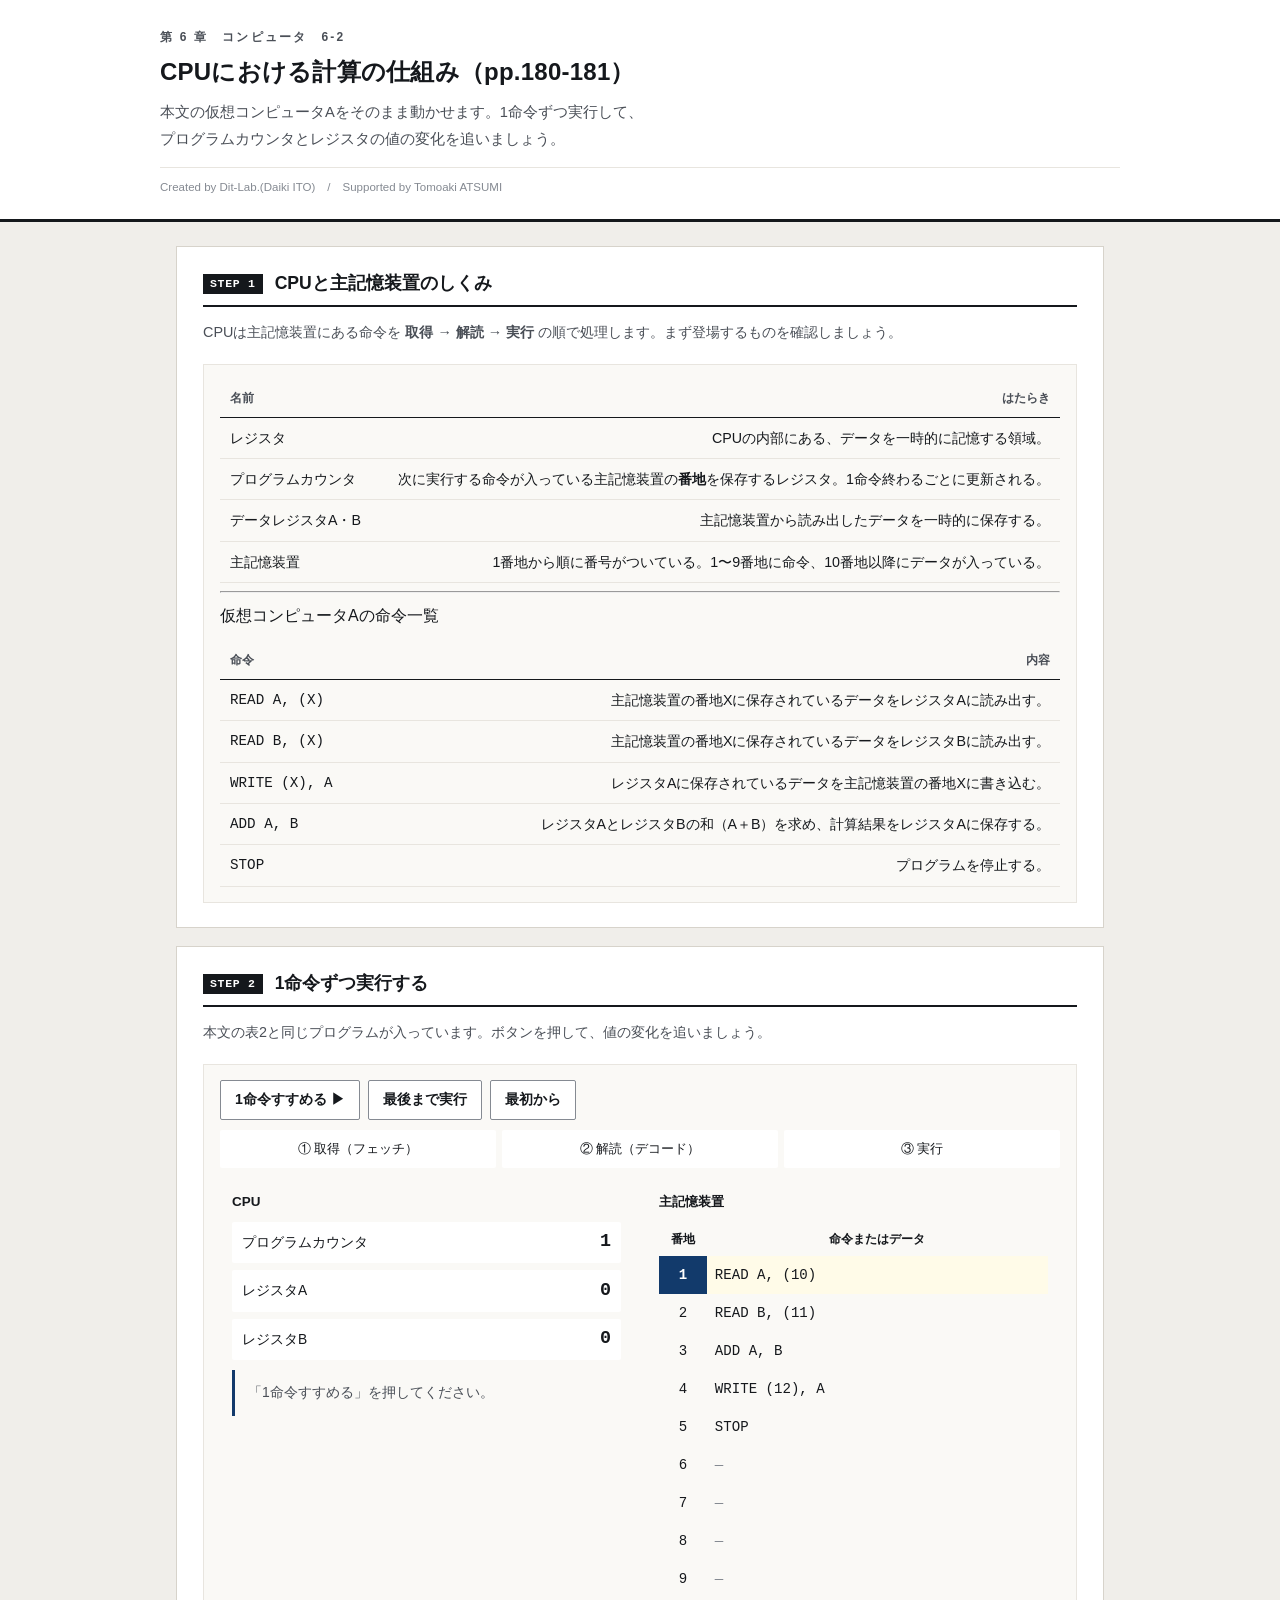
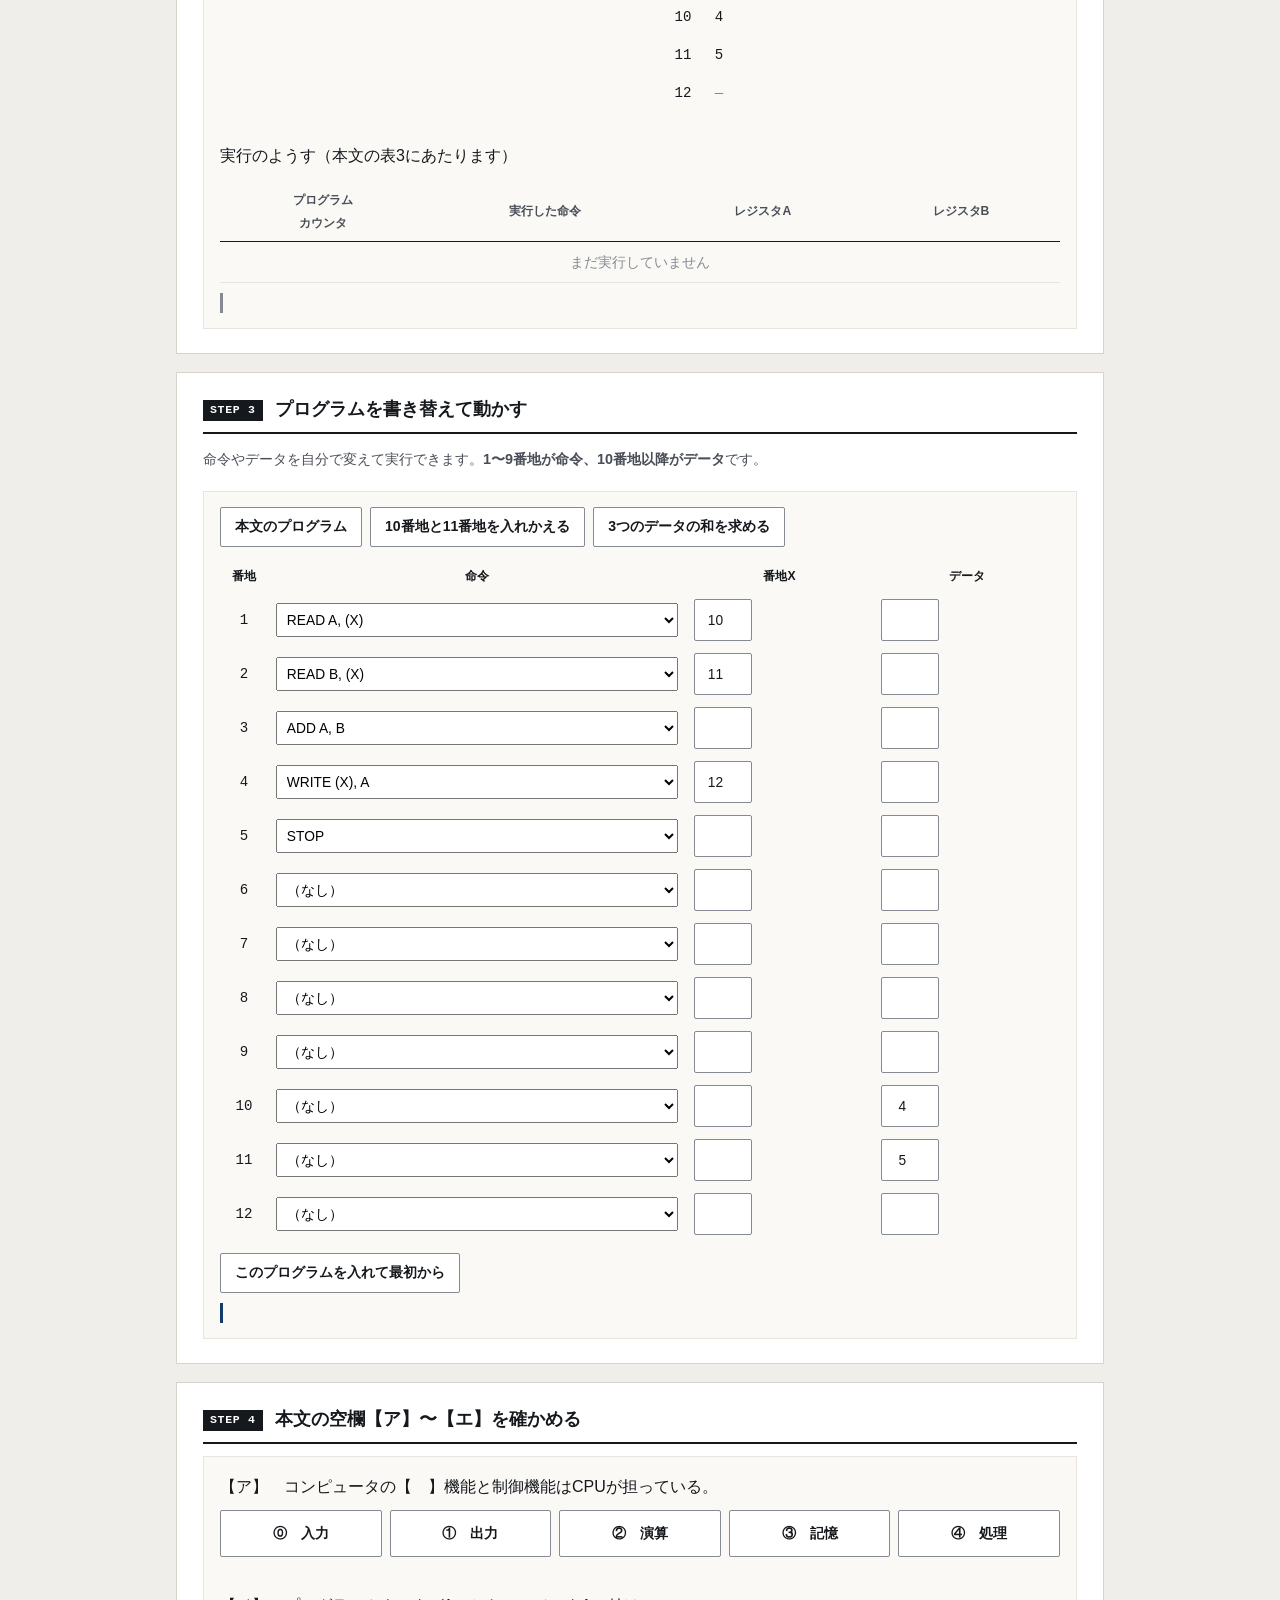
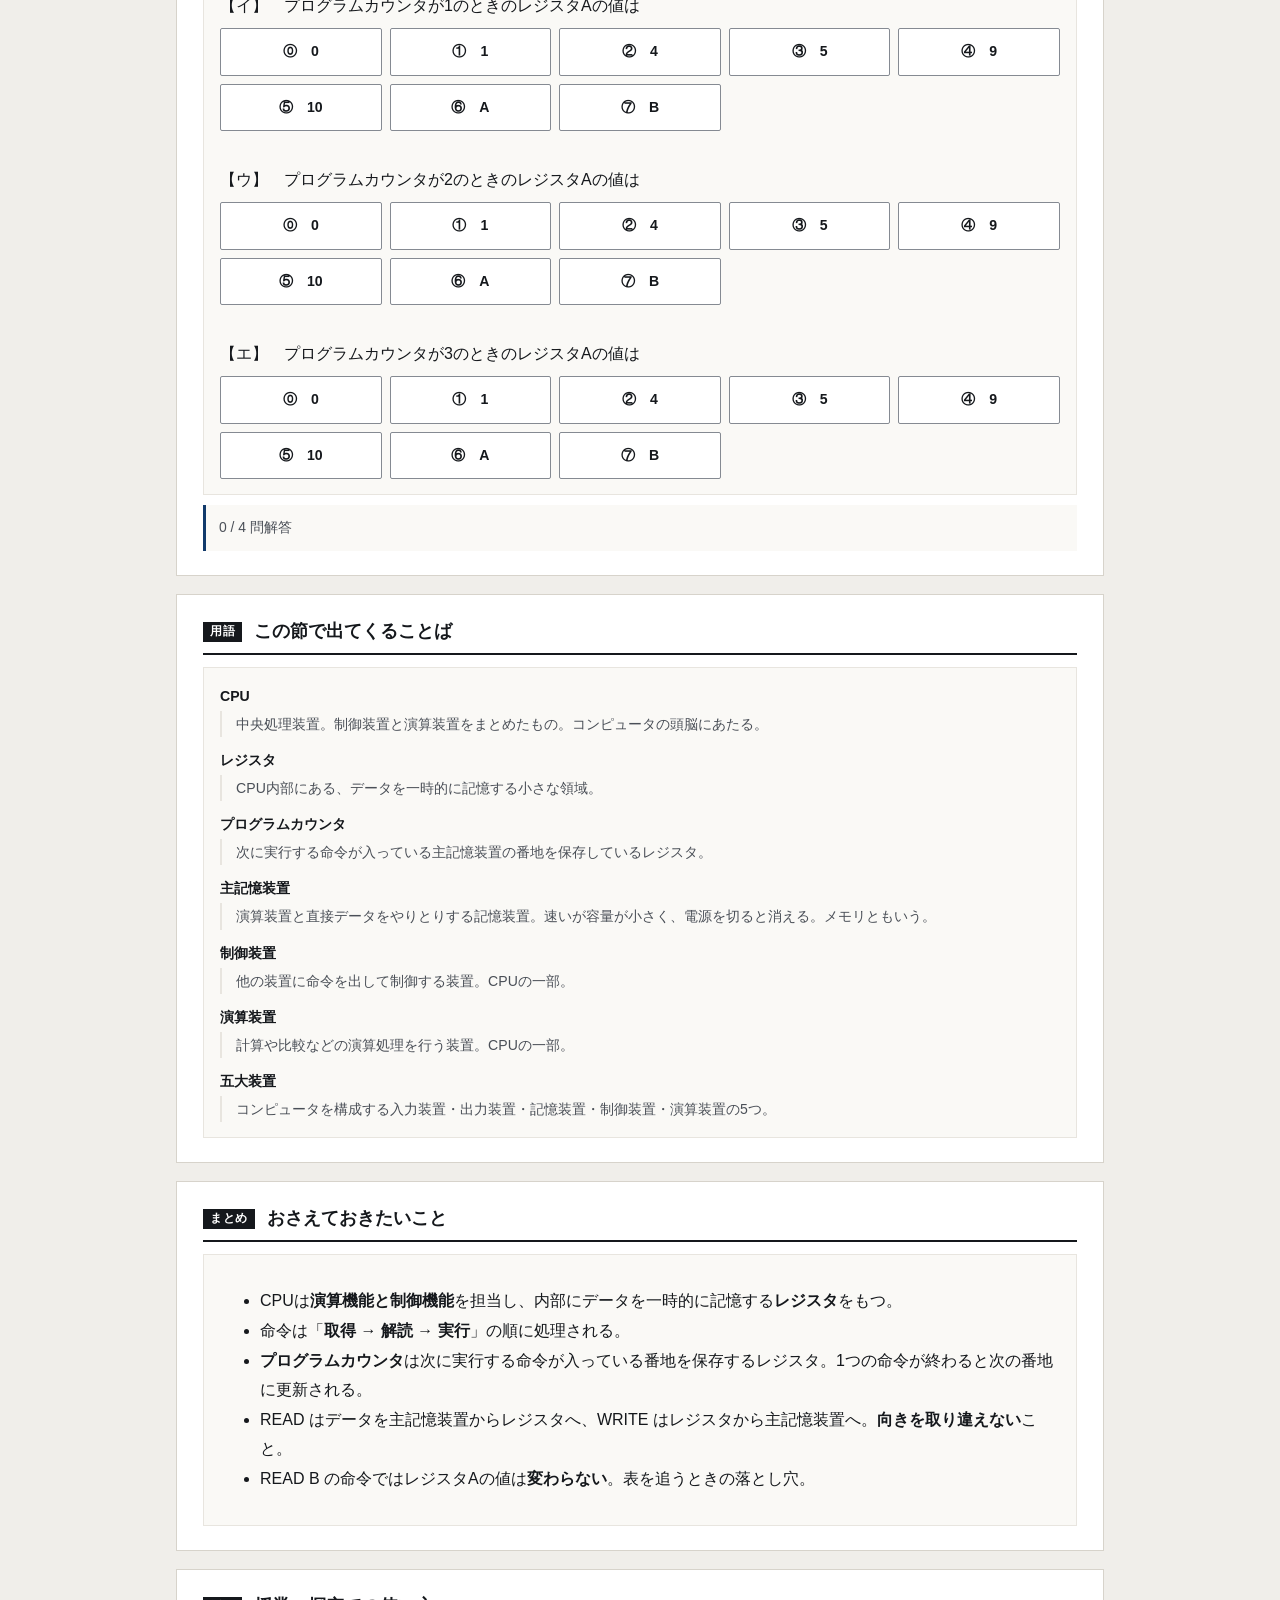
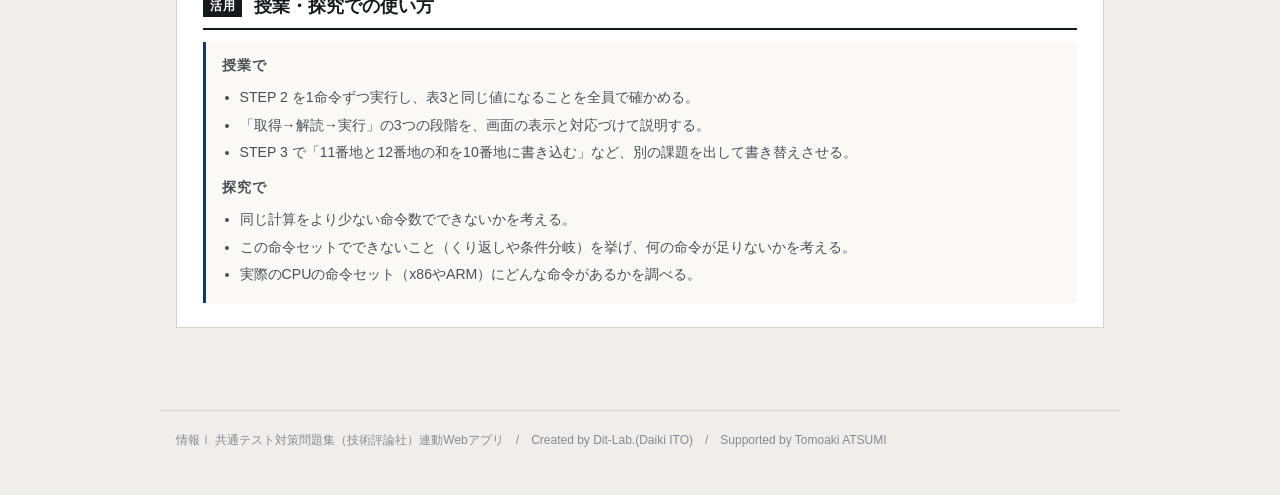
==== index.html @ 656ba24e "feat: Streamlit版を静的Webアプリ化。仮想コンピュータAの1命令ずつ実行・表3の再現・プログラム編集に対応" ====
<!DOCTYPE html>
<html lang="ja">
<head>
<meta charset="UTF-8">
<meta name="viewport" content="width=device-width, initial-scale=1.0">
<title>CPUにおける計算の仕組み｜情報Ⅰ共通テスト対策問題集</title>
<meta name="description" content="本文の仮想コンピュータAをそのまま動かせます。1命令ずつ実行して、プログラムカウンタとレジスタの値の変化を追いましょう。">
<link rel="icon" href="data:image/svg+xml,%3Csvg xmlns=%22http://www.w3.org/2000/svg%22 viewBox=%220 0 32 32%22%3E%3Crect width=%2232%22 height=%2232%22 fill=%22%2315181c%22/%3E%3Ctext x=%2216%22 y=%2222%22 font-size=%2218%22 font-family=%22monospace%22 fill=%22%23fff%22 text-anchor=%22middle%22%3E01%3C/text%3E%3C/svg%3E">
<link rel="stylesheet" href="css/style.css">
<link rel="stylesheet" href="css/app.css">
</head>
<body>

<header class="app-header">
  <div class="inner">
    <span class="eyebrow">第 6 章　コンピュータ　6-2</span>
    <h1>CPUにおける計算の仕組み（pp.180-181）</h1>
    <p class="lead">本文の仮想コンピュータAをそのまま動かせます。1命令ずつ実行して、プログラムカウンタとレジスタの値の変化を追いましょう。</p>
    <p class="credit">Created by Dit-Lab.(Daiki ITO)　/　Supported by Tomoaki ATSUMI</p>
  </div>
</header>

<main class="wrap">
  <section class="step" id="step1">
    <h2><span class="no">STEP 1</span>CPUと主記憶装置のしくみ</h2>
    <p class="desc">CPUは主記憶装置にある命令を <strong>取得 → 解読 → 実行</strong> の順で処理します。まず登場するものを確認しましょう。</p>
    <div class="panel">
      <div class="tbl-scroll"><table class="tbl" id="partsTable"></table></div>
      <hr class="sep">
      <p class="qhead">仮想コンピュータAの命令一覧</p>
      <div class="tbl-scroll"><table class="tbl" id="isaTable"></table></div>
    </div>
  </section>

  <section class="step" id="step2">
    <h2><span class="no">STEP 2</span>1命令ずつ実行する</h2>
    <p class="desc">本文の表2と同じプログラムが入っています。ボタンを押して、値の変化を追いましょう。</p>
    <div class="panel">
      <div class="btn-row">
        <button class="btn" id="runStep">1命令すすめる ▶</button>
        <button class="btn" id="runAll">最後まで実行</button>
        <button class="btn" id="runReset">最初から</button>
      </div>
      <div class="phase" id="phaseBox">
        <div class="p" data-p="0">① 取得（フェッチ）</div>
        <div class="p" data-p="1">② 解読（デコード）</div>
        <div class="p" data-p="2">③ 実行</div>
      </div>
      <div class="machine" style="margin-top:12px">
        <div class="regbox">
          <h4>CPU</h4>
          <div class="reg" id="regPC"><span class="nm">プログラムカウンタ</span><span class="v">1</span></div>
          <div class="reg" id="regA"><span class="nm">レジスタA</span><span class="v">0</span></div>
          <div class="reg" id="regB"><span class="nm">レジスタB</span><span class="v">0</span></div>
          <div class="note info" id="curInst" style="margin-top:10px">「1命令すすめる」を押してください。</div>
        </div>
        <div class="regbox">
          <h4>主記憶装置</h4>
          <div class="tbl-scroll"><table class="mem" id="memTable"></table></div>
        </div>
      </div>
      <p class="qhead" style="margin-top:16px">実行のようす（本文の表3にあたります）</p>
      <div class="tbl-scroll"><table class="tbl trace" id="traceTable"></table></div>
      <div class="note" id="runNote" style="margin-top:10px"></div>
    </div>
  </section>

  <section class="step" id="step3">
    <h2><span class="no">STEP 3</span>プログラムを書き替えて動かす</h2>
    <p class="desc">命令やデータを自分で変えて実行できます。<strong>1〜9番地が命令、10番地以降がデータ</strong>です。</p>
    <div class="panel">
      <div class="btn-row" style="flex-wrap:wrap">
        <button class="btn" id="preBook">本文のプログラム</button>
        <button class="btn" id="preSwap">10番地と11番地を入れかえる</button>
        <button class="btn" id="preSum3">3つのデータの和を求める</button>
      </div>
      <div class="tbl-scroll" style="margin-top:12px"><table class="mem progedit" id="editTable"></table></div>
      <div class="btn-row" style="margin-top:12px">
        <button class="btn" id="applyProg">このプログラムを入れて最初から</button>
      </div>
      <div class="note info" id="editNote" style="margin-top:10px"></div>
    </div>
  </section>

  <section class="step" id="step4">
    <h2><span class="no">STEP 4</span>本文の空欄【ア】〜【エ】を確かめる</h2>
    <div class="panel" id="blankBox"></div>
    <div class="note" id="blankNote" style="margin-top:10px"></div>
  </section>

  <section class="step" id="glossary">
    <h2><span class="no">用語</span>この節で出てくることば</h2>
    <div class="panel"><div id="glossBox"></div></div>
  </section>

  <section class="step" id="wrap">
    <h2><span class="no">まとめ</span>おさえておきたいこと</h2>
    <div class="panel">
      <ul class="bullets">
        <li>CPUは<strong>演算機能と制御機能</strong>を担当し、内部にデータを一時的に記憶する<strong>レジスタ</strong>をもつ。</li>
        <li>命令は「<strong>取得 → 解読 → 実行</strong>」の順に処理される。</li>
        <li><strong>プログラムカウンタ</strong>は次に実行する命令が入っている番地を保存するレジスタ。1つの命令が終わると次の番地に更新される。</li>
        <li>READ はデータを主記憶装置からレジスタへ、WRITE はレジスタから主記憶装置へ。<strong>向きを取り違えない</strong>こと。</li>
        <li>READ B の命令ではレジスタAの値は<strong>変わらない</strong>。表を追うときの落とし穴。</li>
      </ul>
    </div>
  </section>

  <section class="step">
    <h2><span class="no">活用</span>授業・探究での使い方</h2>
    <div class="use-note">
      <h3>授業で</h3>
      <ul>
        <li>STEP 2 を1命令ずつ実行し、表3と同じ値になることを全員で確かめる。</li>
        <li>「取得→解読→実行」の3つの段階を、画面の表示と対応づけて説明する。</li>
        <li>STEP 3 で「11番地と12番地の和を10番地に書き込む」など、別の課題を出して書き替えさせる。</li>
      </ul>
      <h3 style="margin-top:12px">探究で</h3>
      <ul>
        <li>同じ計算をより少ない命令数でできないかを考える。</li>
        <li>この命令セットでできないこと（くり返しや条件分岐）を挙げ、何の命令が足りないかを考える。</li>
        <li>実際のCPUの命令セット（x86やARM）にどんな命令があるかを調べる。</li>
      </ul>
    </div>
  </section>

</main>

<footer class="app-footer">
  情報Ⅰ 共通テスト対策問題集（技術評論社）連動Webアプリ　/　Created by Dit-Lab.(Daiki ITO)　/　Supported by Tomoaki ATSUMI
</footer>

<script src="js/tools.js"></script>
<script src="js/chart.js"></script>
<script src="js/terms.js"></script>
<script src="js/app.js"></script>
</body>
</html>
---- css/style.css ----
/* =========================================================
   情報Ⅰ 共通テスト対策問題集 — Web アプリ共通スタイル
   紙面（参考書）に寄せた設計。装飾色は使わず、色は意味を持つときだけ。
   ========================================================= */

:root{
  --paper:#ffffff;
  --paper-2:#faf9f6;      /* うすい紙 */
  --bg:#f0eeea;           /* 台紙 */
  --ink:#15181c;
  --ink-2:#4a4f57;
  --ink-3:#858a92;
  --rule:#d7d3cb;         /* 罫線 */
  --rule-2:#e8e5df;
  --accent:#123a6b;       /* 濃紺。主要操作と現在地だけに使う */
  --accent-w:#e9eef6;
  --zero:#c0392b;         /* 左＝0 */
  --one:#1d4ed8;          /* 右＝1 */
  --ok:#1f7a3d;   --ok-bg:#eef6f0;
  --ng:#b3261e;   --ng-bg:#fbefee;
  --warn:#8a5a00; --warn-bg:#fbf5e8;
  --font:"Hiragino Kaku Gothic ProN","Hiragino Sans","Yu Gothic Medium","Yu Gothic",
         "Noto Sans JP",Meiryo,-apple-system,BlinkMacSystemFont,sans-serif;
  --mono:"SFMono-Regular",Menlo,Consolas,"Courier New",monospace;
}

*{box-sizing:border-box}
[hidden]{display:none !important}
html{-webkit-text-size-adjust:100%}
body{
  margin:0; background:var(--bg); color:var(--ink);
  font-family:var(--font); font-size:16px; line-height:1.85;
  font-feature-settings:"palt" 1;
}
h1,h2,h3,h4{line-height:1.45; margin:0; font-weight:700}
p{margin:0 0 .75em} p:last-child{margin-bottom:0}
a{color:var(--accent)}

/* ---------- 標題 ---------- */
.app-header{background:var(--paper); border-bottom:3px solid var(--ink); padding:26px 20px 20px}
.app-header .inner{max-width:960px; margin:0 auto}
.app-header .eyebrow{
  font-size:.75rem; font-weight:700; color:var(--ink-2); letter-spacing:.18em;
  display:block; margin-bottom:7px;
}
.app-header h1{font-size:1.5rem; letter-spacing:.01em}
.app-header .lead{font-size:.92rem; color:var(--ink-2); margin-top:9px; max-width:60ch}
.app-header .credit{
  font-size:.72rem; color:var(--ink-3); margin-top:14px;
  padding-top:9px; border-top:1px solid var(--rule-2);
}

/* ---------- 版面 ---------- */
.wrap{max-width:960px; margin:0 auto; padding:24px 16px 64px}
.step{background:var(--paper); border:1px solid var(--rule); padding:24px 26px; margin-bottom:18px}
.step > h2{
  display:flex; align-items:baseline; gap:12px; font-size:1.1rem;
  padding-bottom:9px; border-bottom:2px solid var(--ink); margin-bottom:12px;
}
.step > h2 .no{
  flex:none; font-family:var(--mono); font-size:.72rem; font-weight:700;
  background:var(--ink); color:var(--paper); padding:2px 7px; letter-spacing:.06em;
  position:relative; top:-2px;
}
.step > .desc{color:var(--ink-2); font-size:.9rem; margin-bottom:18px}
.step[hidden]{display:none}

.grid{display:grid; gap:20px}
.grid > *{min-width:0}          /* 子の中身で列が広がるのを防ぐ */
@media(min-width:800px){ .grid.c2{grid-template-columns:1fr 1fr} }

.panel{border:1px solid var(--rule-2); background:var(--paper-2); padding:15px 16px; min-width:0}
.panel > h3{
  font-size:.8rem; font-weight:700; color:var(--ink-2); letter-spacing:.08em;
  margin-bottom:12px; padding-bottom:6px; border-bottom:1px solid var(--rule);
}

/* ---------- 部品 ---------- */
.btn{
  appearance:none; border:1px solid var(--ink-3); background:var(--paper); color:var(--ink);
  font-family:inherit; font-size:.88rem; font-weight:700; padding:8px 14px;
  border-radius:2px; cursor:pointer; min-height:40px; line-height:1.4;
  transition:background .12s, border-color .12s, color .12s;
}
.btn:hover:not(:disabled){background:var(--accent-w); border-color:var(--accent); color:var(--accent)}
.btn:disabled{opacity:.35; cursor:not-allowed}
.btn.primary{background:var(--accent); color:var(--paper); border-color:var(--accent)}
.btn.primary:hover:not(:disabled){background:#0d2c53; color:var(--paper)}
.btn.ghost{border-color:var(--rule); color:var(--ink-2)}
.btn.sm{font-size:.8rem; padding:5px 10px; min-height:34px}
.btn-row{display:flex; flex-wrap:wrap; gap:8px; align-items:center}

/* タブ（見出し下線式） */
.seg{display:flex; gap:0; border-bottom:1px solid var(--rule)}
.seg button{
  appearance:none; border:0; background:transparent; font-family:inherit; font-size:.88rem;
  font-weight:700; color:var(--ink-3); padding:9px 4px; margin-right:26px; cursor:pointer;
  border-bottom:3px solid transparent; margin-bottom:-1px; min-height:40px;
}
.seg button:hover{color:var(--ink-2)}
.seg button[aria-pressed="true"]{color:var(--ink); border-bottom-color:var(--accent)}

label.fld{display:block; font-size:.78rem; font-weight:700; color:var(--ink-2); margin-bottom:5px; letter-spacing:.04em}
input[type=text], textarea, input[type=number]{
  width:100%; font-family:inherit; font-size:1rem; color:var(--ink);
  border:1px solid var(--ink-3); border-radius:2px; padding:9px 11px;
  background:var(--paper); min-height:42px;
}
input:focus, textarea:focus{outline:2px solid var(--accent); outline-offset:-1px; border-color:var(--accent)}
.btn:focus-visible, .seg button:focus-visible, .node-card:focus-visible{outline:2px solid var(--accent); outline-offset:2px}
textarea{resize:vertical; line-height:1.7}
.mono{font-family:var(--mono)}

table.tbl{width:100%; border-collapse:collapse; font-size:.89rem}
table.tbl th, table.tbl td{border-bottom:1px solid var(--rule-2); padding:7px 10px; text-align:right}
table.tbl th:first-child, table.tbl td:first-child{text-align:left}
table.tbl thead th{border-bottom:1.5px solid var(--ink); font-size:.76rem; color:var(--ink-2); font-weight:700; white-space:nowrap}
.tbl-scroll{overflow-x:auto; -webkit-overflow-scrolling:touch; max-width:100%}

.note{padding:10px 13px; font-size:.87rem; border-left:3px solid var(--ink-3); background:var(--paper-2)}
.note.ok{background:var(--ok-bg); border-left-color:var(--ok); color:#123f22}
.note.ng{background:var(--ng-bg); border-left-color:var(--ng); color:#6d1a15}
.note.info{background:var(--paper-2); border-left-color:var(--accent); color:var(--ink-2)}
.note.warn{background:var(--warn-bg); border-left-color:var(--warn); color:#5c3d00}
.note[hidden]{display:none}

.badge{
  display:inline-block; font-size:.72rem; font-weight:700; padding:1px 7px;
  border:1px solid var(--rule); color:var(--ink-2); background:var(--paper); letter-spacing:.04em;
}

/* 数値は罫線で仕切るだけ。カードにしない */
.metrics{display:flex; flex-wrap:wrap; gap:0; border-top:1px solid var(--rule)}
.metric{flex:1 1 130px; padding:11px 14px 11px 0; border-right:1px solid var(--rule-2)}
.metric:last-child{border-right:0}
.metric .k{font-size:.74rem; color:var(--ink-3); font-weight:700; letter-spacing:.05em}
.metric .v{font-size:1.6rem; font-weight:700; line-height:1.3; font-family:var(--mono); letter-spacing:-.01em}
.metric .s{font-size:.76rem; color:var(--ink-2)}

.bit0{color:var(--zero); font-weight:700}
.bit1{color:var(--one); font-weight:700}

.app-footer{
  max-width:960px; margin:0 auto; padding:18px 16px 44px; color:var(--ink-3);
  font-size:.75rem; border-top:1px solid var(--rule);
}
.sr-only{position:absolute;width:1px;height:1px;overflow:hidden;clip:rect(0 0 0 0);white-space:nowrap}

@media(max-width:640px){
  body{font-size:15px}
  .app-header{padding:20px 16px 16px}
  .app-header h1{font-size:1.16rem}
  .wrap{padding:16px 12px 52px}
  .step{padding:18px 15px}
  .seg button{margin-right:18px; font-size:.84rem}
  .metric{flex-basis:50%; border-right:0}
}
@media (prefers-reduced-motion:reduce){ *{animation:none!important; transition:none!important} }

/* ---------- 自分のデータ・共有・印刷 ---------- */
.toolbar{display:flex; flex-wrap:wrap; gap:8px; align-items:center; margin-top:12px;
  padding-top:12px; border-top:1px solid var(--rule-2)}
.toolbar .hint{font-size:.78rem; color:var(--ink-3)}
.paste-area{width:100%; min-height:110px; font-family:var(--mono); font-size:.86rem}
.use-note{background:var(--paper-2); border-left:3px solid var(--accent); padding:14px 16px; font-size:.88rem}
.use-note h3{font-size:.86rem; letter-spacing:.06em; margin-bottom:8px; color:var(--ink-2)}
.use-note ol, .use-note ul{margin:0; padding-left:1.25em; line-height:1.95; color:var(--ink-2)}

@media print{
  body{background:#fff}
  .app-header{border-bottom:2px solid #000}
  .step{border:1px solid #bbb; break-inside:avoid; page-break-inside:avoid; margin-bottom:12px}
  .btn, .seg, .toolbar, input[type=range]{display:none !important}
  .note{border-left-width:2px}
  a[href]:after{content:""}
}

/* ---------- 入力グリッド ---------- */
.dg-scroll{overflow:auto; -webkit-overflow-scrolling:touch; border:1px solid var(--rule); background:var(--paper); max-height:420px}
table.dg{border-collapse:collapse; font-family:var(--mono); font-size:.9rem; min-width:100%}
table.dg th, table.dg td{border:1px solid var(--rule-2); padding:0}
table.dg thead th{background:var(--paper-2); position:sticky; top:0; z-index:2}
table.dg .dg-n{background:var(--paper-2); color:var(--ink-3); font-size:.76rem; font-weight:400;
  text-align:center; min-width:34px; padding:0 4px; position:sticky; left:0; z-index:1}
table.dg .dg-corner{background:var(--paper-2); min-width:34px; position:sticky; left:0; z-index:3}
table.dg .dg-act{background:var(--paper-2); width:34px}
.dg-h, .dg-c{width:100%; min-width:96px; border:0; background:transparent; font-family:inherit;
  font-size:.9rem; padding:8px 9px; color:var(--ink); min-height:38px}
.dg-h{font-weight:700; font-family:var(--font); font-size:.82rem; color:var(--ink-2)}
.dg-c.num{text-align:right}
.dg-c:focus, .dg-h:focus{outline:2px solid var(--accent); outline-offset:-2px; background:var(--accent-w)}
.dg-del{border:0; background:transparent; color:var(--ink-3); cursor:pointer; width:32px; height:34px; font-size:1rem}
.dg-del:hover{color:var(--ng)}
.dg-tools{display:flex; flex-wrap:wrap; gap:8px; align-items:center; margin-top:10px}
.dg-hint{font-size:.76rem; color:var(--ink-3)}

/* ---------- ファイル読み込み ---------- */
.filebox{display:flex; flex-wrap:wrap; gap:10px; align-items:center; padding:12px;
  border:1px dashed var(--rule); background:var(--paper-2)}
.filebox input[type=file]{font-size:.85rem; font-family:inherit; max-width:100%}
.filebox .sel{max-width:220px}
.filelabel{display:inline-flex; align-items:center; gap:6px; font-size:.85rem; font-weight:700;
  border:1px solid var(--ink-3); background:var(--paper); padding:8px 14px; border-radius:2px; cursor:pointer; min-height:40px}
.filelabel:hover{border-color:var(--accent); color:var(--accent); background:var(--accent-w)}
.filelabel input{display:none}

/* ---------- 用語解説 ---------- */
.term{position:relative; border-bottom:1.5px dotted var(--accent); cursor:help; color:var(--accent); font-weight:700}
.term .term-pop{display:none; position:absolute; left:0; top:1.7em; z-index:50; width:min(300px,78vw);
  background:var(--paper); border:1px solid var(--ink-3); box-shadow:0 6px 20px rgba(0,0,0,.14);
  padding:10px 12px; font-size:.82rem; font-weight:400; color:var(--ink-2); line-height:1.75;
  border-left:3px solid var(--accent); cursor:auto; text-align:left}
.term .term-pop b{display:block; color:var(--ink); font-size:.86rem; margin-bottom:3px}
.term.open .term-pop{display:block}
dl.gloss{margin:0; font-size:.88rem}
dl.gloss dt{font-weight:700; color:var(--ink); margin-top:10px}
dl.gloss dt:first-child{margin-top:0}
dl.gloss dd{margin:2px 0 0; color:var(--ink-2); line-height:1.85; padding-left:1em; border-left:2px solid var(--rule-2)}
@media print{ .term{border-bottom:0; color:inherit} .term .term-pop{display:none !important} }

/* ---------- スマホ・タブレット ---------- */
@media (max-width:1024px){
  /* iOS で入力時に画面が勝手に拡大するのを防ぐ（16px 未満だとズームする） */
  input[type=text], input[type=number], textarea, select, .dg-c, .dg-h{ font-size:16px }
  .dg-c, .dg-h{ min-width:110px }
}
@media (max-width:820px){
  .grid.c2{grid-template-columns:1fr}
  .dg-scroll{max-height:340px}
  .filebox{flex-direction:column; align-items:stretch}
  .filebox .sel{max-width:100%}
  .term .term-pop{left:auto; right:0; width:min(280px,86vw)}
}
@media (max-width:480px){
  .step > h2{font-size:1rem; flex-wrap:wrap}
  .metrics{gap:0}
  .metric{flex-basis:50%; padding-right:10px}
  .metric .v{font-size:1.3rem}
  .btn{padding:8px 12px}
  .dg-tools{gap:6px}
  .dg-hint{width:100%}
}
/* タッチ操作でのスクロールを滑らかに */
.tbl-scroll, .dg-scroll, .tree-box{ -webkit-overflow-scrolling:touch; overscroll-behavior-x:contain }

/* 幅指定つきの入力欄がスマートフォンではみ出さないようにする */
input[type=text], input[type=number], input[type=search], textarea, select{ max-width:100% }
.btn-row > label{ min-width:0; max-width:100% }
.btn-row > label input, .btn-row > label select{ max-width:100% }
---- css/app.css ----
.qhead{display:flex; justify-content:space-between; align-items:center; margin-bottom:12px}
.card-q{border:1px solid var(--rule); background:var(--paper); padding:18px; margin-bottom:14px}
.q-scene{font-size:1rem; font-weight:700; line-height:1.9}
.choice4{display:grid; gap:8px; grid-template-columns:repeat(auto-fit,minmax(160px,1fr))}
.choice4 .btn{text-align:left; line-height:1.65; padding:11px 13px}
.choice4 .btn.correct{background:var(--ok-bg); border-color:var(--ok); color:var(--ok)}
.choice4 .btn.wrong{background:var(--ng-bg); border-color:var(--ng); color:var(--ng)}
.choice4.locked{pointer-events:none}
.sel{width:100%; font-family:inherit; font-size:.95rem; padding:9px 11px; min-height:42px;
  border:1px solid var(--ink-3); border-radius:2px; background:var(--paper); color:var(--ink)}
input[type=range]{width:100%; accent-color:var(--accent); height:34px}
.why{font-size:.85rem; color:var(--ink-2); line-height:1.85}
.eqbox{font-family:var(--mono); font-size:1.02rem; font-weight:700; text-align:center; padding:14px;
  border:1px solid var(--rule); background:var(--paper-2); line-height:1.8}
.blankin{border:1.5px solid var(--accent); background:#fff; padding:6px 8px; text-align:center;
  font-family:var(--mono); min-height:38px; font-size:.95rem; max-width:120px}
.blankin.ok{border-color:var(--ok); background:var(--ok-bg)}
.blankin.ng{border-color:var(--ng); background:var(--ng-bg)}
table.tbl td .blankin{width:100%; max-width:none}

/* --- 6-2 CPUの仕組み --- */
.machine{display:grid;grid-template-columns:repeat(auto-fit,minmax(260px,1fr));gap:14px;align-items:start}
.regbox{border:1px solid var(--line);border-radius:3px;padding:12px}
.regbox h4{margin:0 0 10px;font-size:.84rem;color:var(--muted)}
.reg{display:flex;justify-content:space-between;align-items:center;border:1px solid var(--line);
  border-radius:2px;padding:8px 10px;margin-bottom:7px;background:#fff}
.reg .nm{font-size:.86rem}
.reg .v{font:700 1.15rem/1 var(--mono)}
.reg.hit{border-color:#c0392b;background:var(--ng-bg)}
.reg.hit .v{color:#c0392b}
table.mem{width:100%;border-collapse:collapse;font-size:.88rem}
table.mem th,table.mem td{border:1px solid var(--line);padding:6px 8px}
table.mem th{background:var(--paper-2);font-size:.76rem;color:var(--muted);font-weight:700}
table.mem td.ad{width:3.4em;text-align:center;font-family:var(--mono);color:var(--muted)}
table.mem tr.cur td{background:#fffbe8}
table.mem tr.cur td.ad{background:#123a6b;color:#fff;font-weight:700}
table.mem tr.wrote td{background:var(--ok-bg)}
table.mem td.mono{font-family:var(--mono)}
.phase{display:flex;gap:6px;margin:10px 0}
.phase .p{flex:1;border:1px solid var(--line);border-radius:2px;padding:7px 4px;text-align:center;font-size:.82rem;color:var(--muted);background:#fff}
.phase .p.on{background:#123a6b;color:#fff;border-color:#123a6b;font-weight:700}
.trace th, .trace td{text-align:center !important}
.trace td.mono{font-family:var(--mono)}
.progedit select{font-size:.86rem;padding:4px 6px;min-height:34px;width:100%}
.progedit input{font-size:.86rem;padding:4px 6px;width:4.2em;text-align:center}
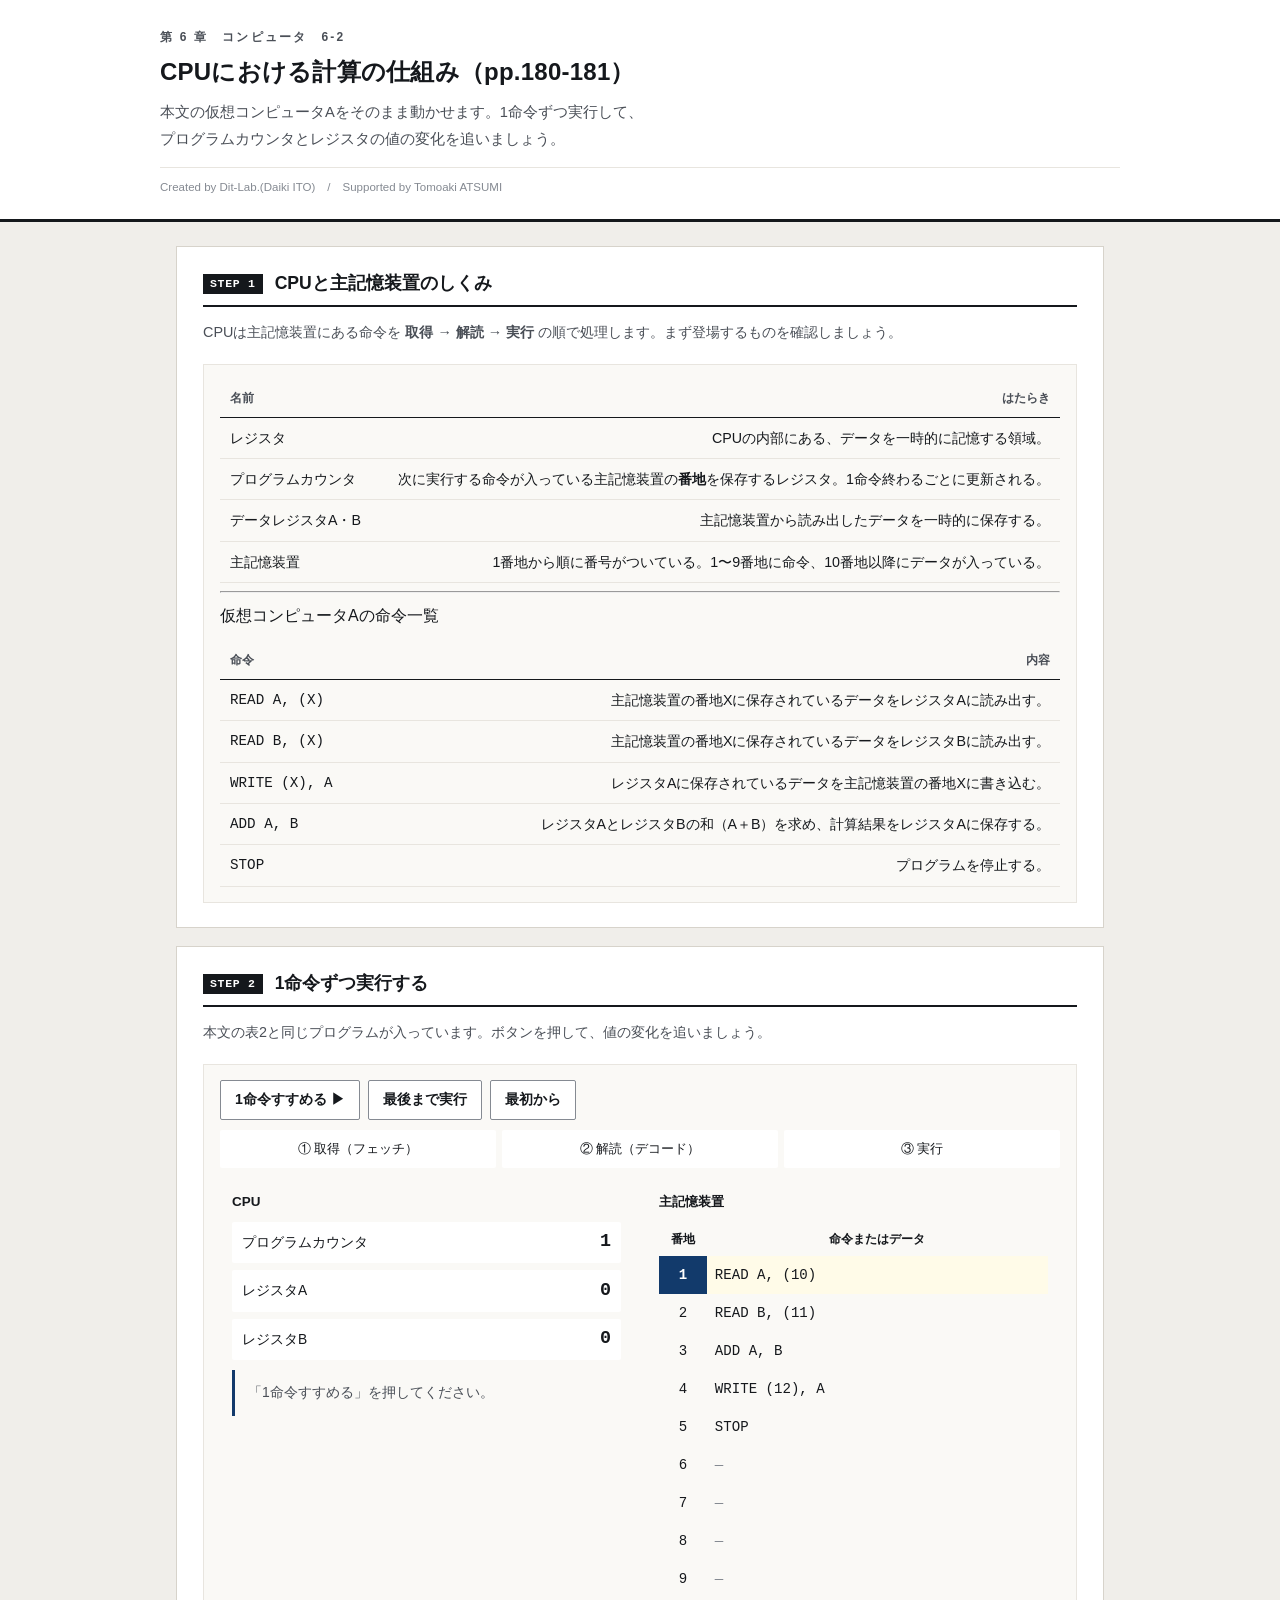
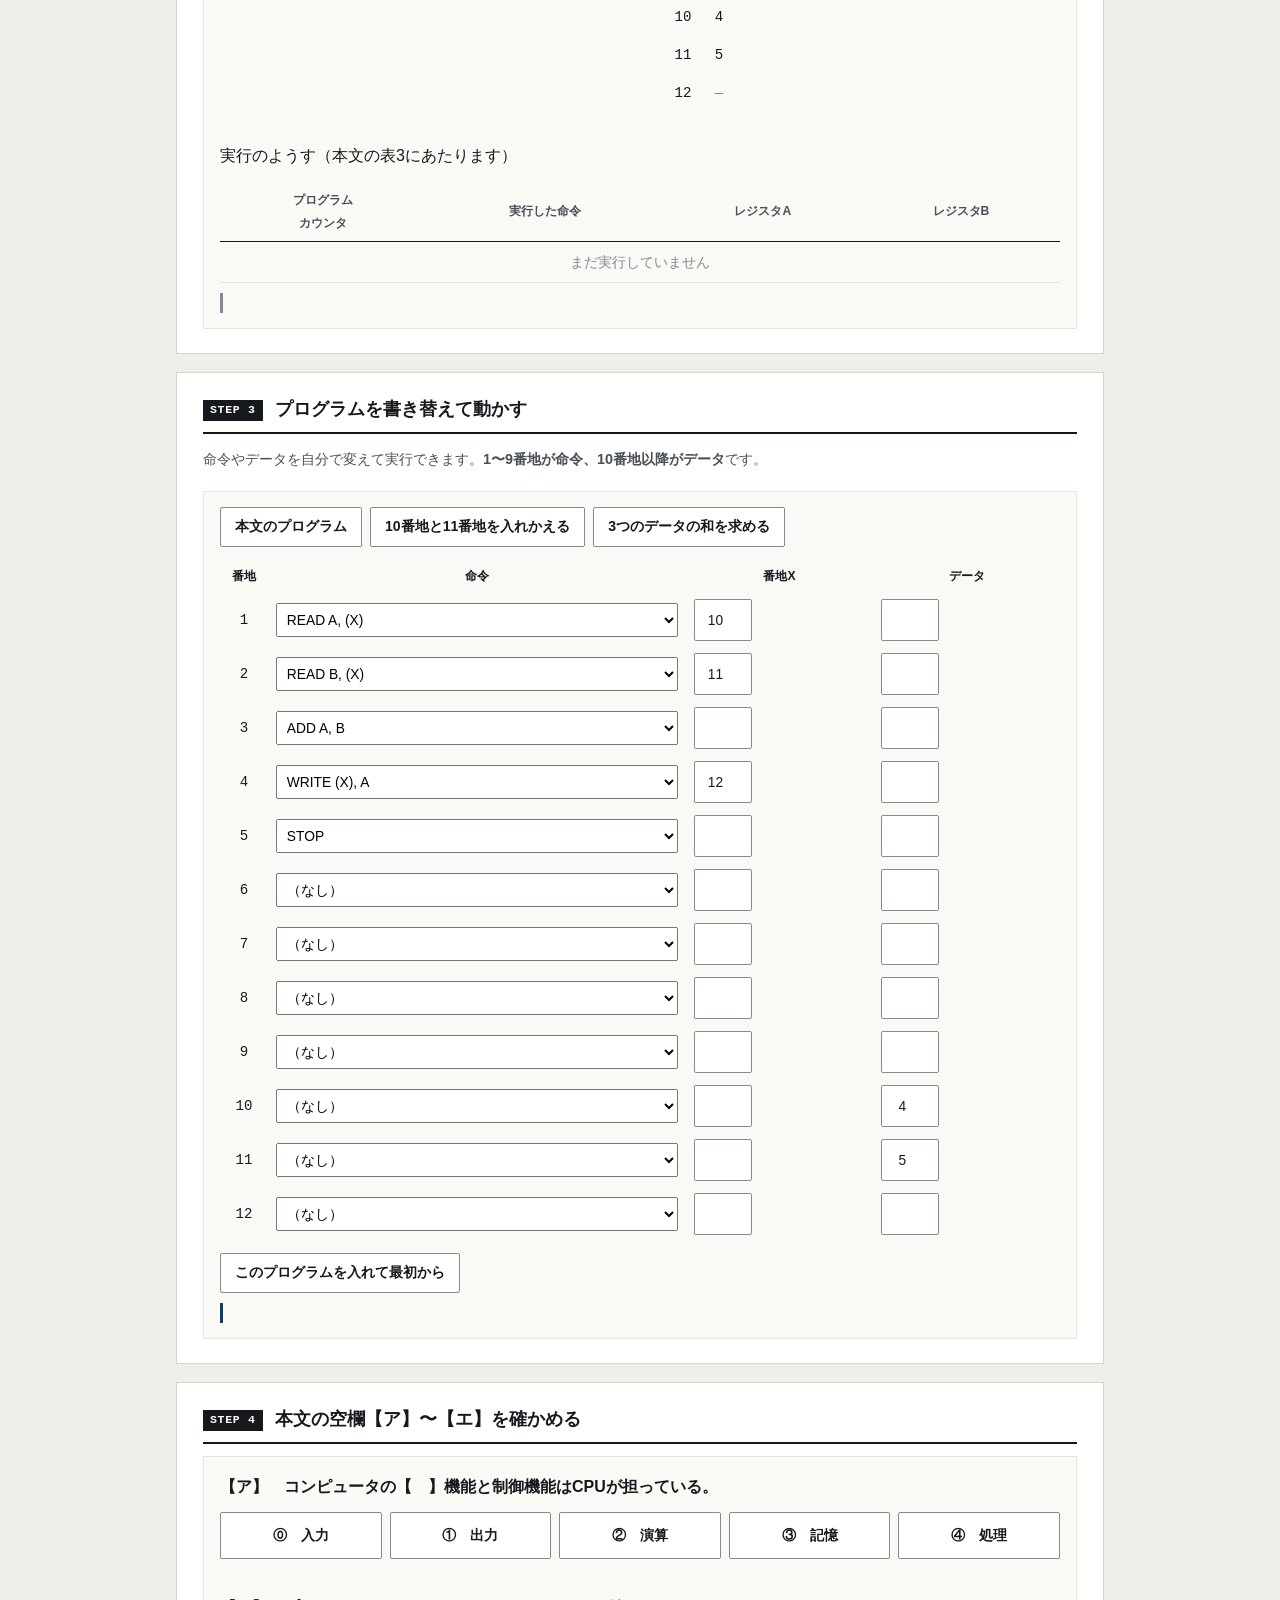
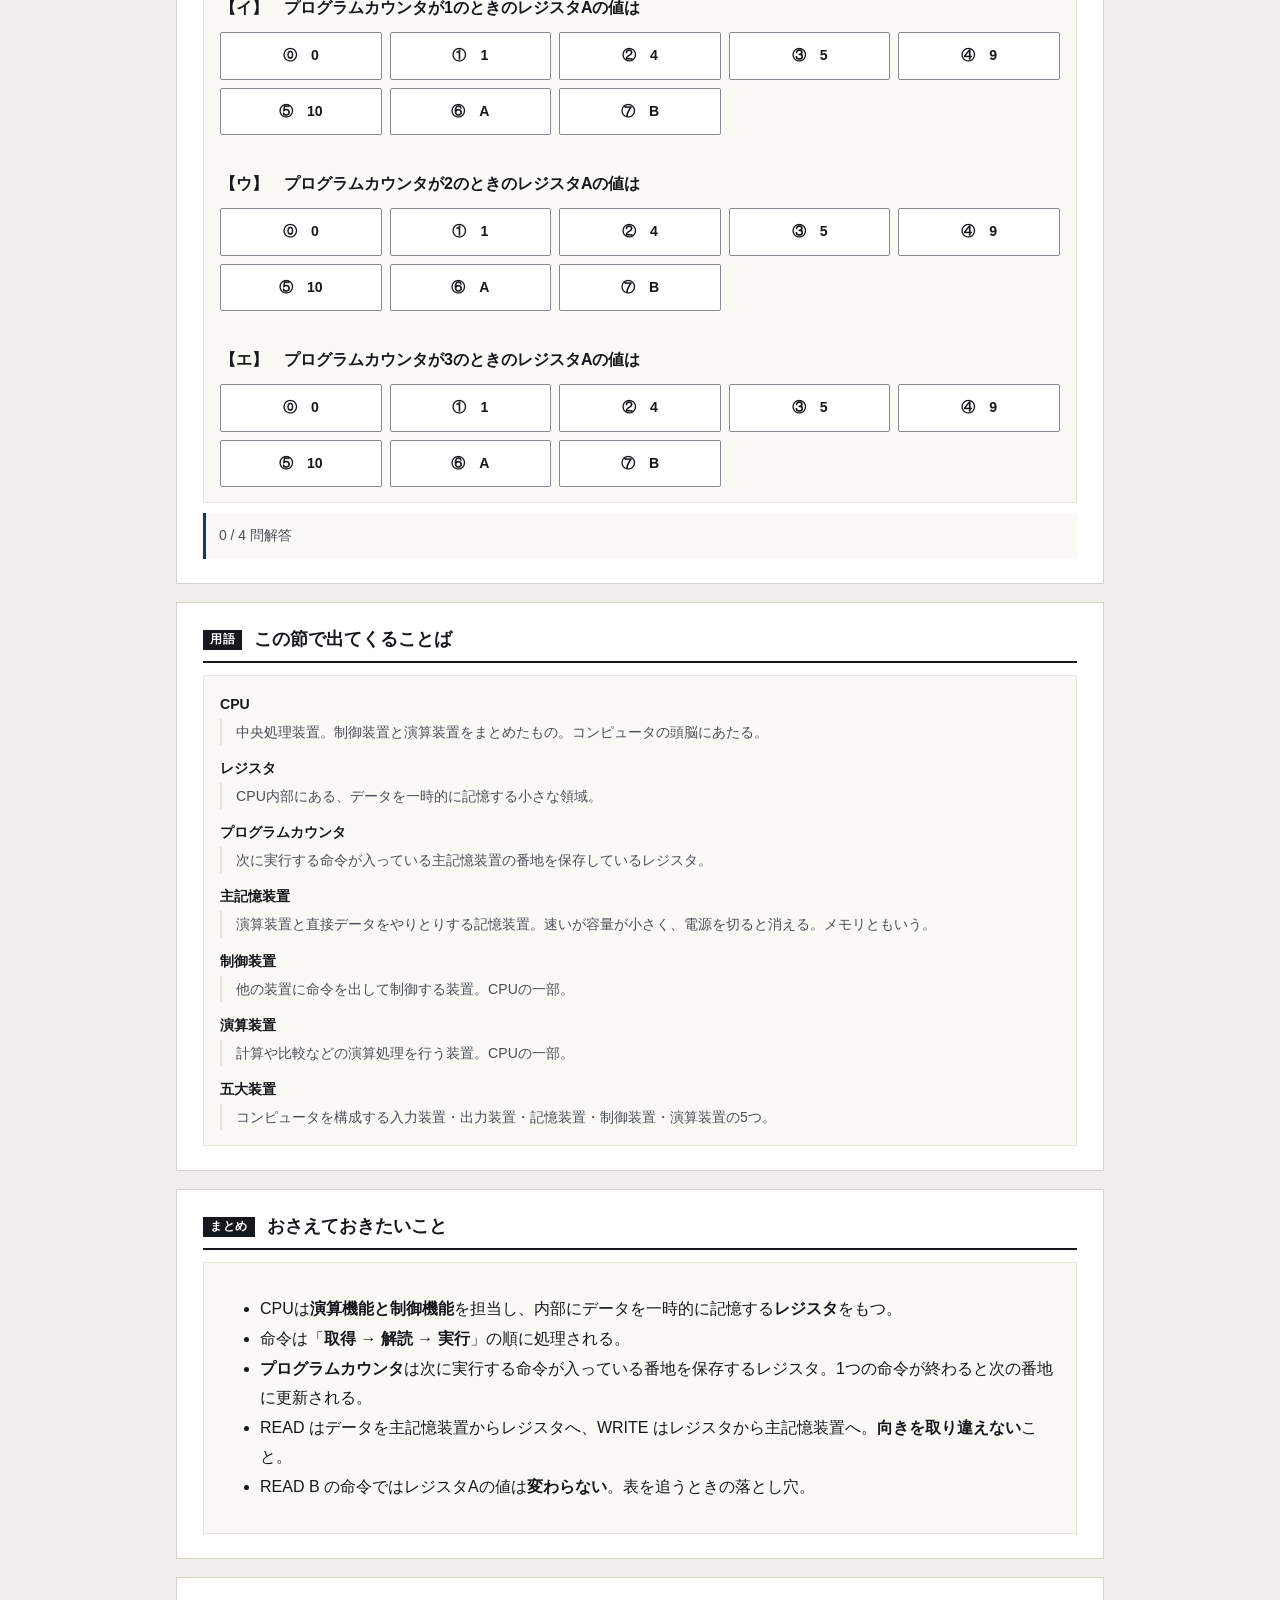
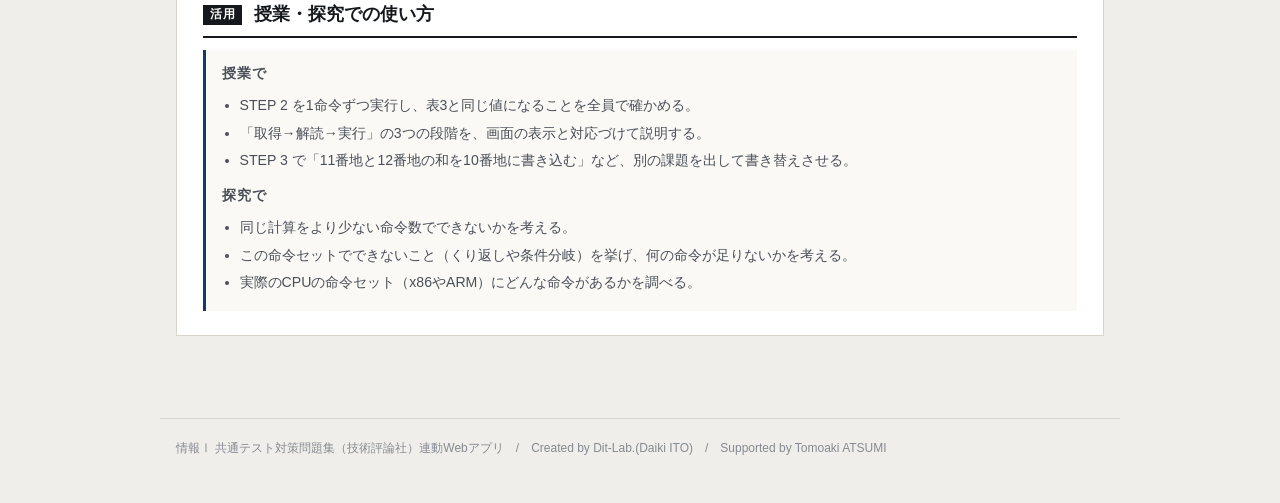
==== commit 69c7bbb3: "fix: 設問見出しのレイアウト不具合を修正（.qhead→.pq）" ====
--- a/index.html
+++ b/index.html
@@ -6,8 +6,8 @@
 <title>CPUにおける計算の仕組み｜情報Ⅰ共通テスト対策問題集</title>
 <meta name="description" content="本文の仮想コンピュータAをそのまま動かせます。1命令ずつ実行して、プログラムカウンタとレジスタの値の変化を追いましょう。">
 <link rel="icon" href="data:image/svg+xml,%3Csvg xmlns=%22http://www.w3.org/2000/svg%22 viewBox=%220 0 32 32%22%3E%3Crect width=%2232%22 height=%2232%22 fill=%22%2315181c%22/%3E%3Ctext x=%2216%22 y=%2222%22 font-size=%2218%22 font-family=%22monospace%22 fill=%22%23fff%22 text-anchor=%22middle%22%3E01%3C/text%3E%3C/svg%3E">
-<link rel="stylesheet" href="css/style.css">
-<link rel="stylesheet" href="css/app.css">
+<link rel="stylesheet" href="css/style.css?v=ea93572e">
+<link rel="stylesheet" href="css/app.css?v=8c3cafe0">
 </head>
 <body>
 
@@ -130,9 +130,7 @@
   情報Ⅰ 共通テスト対策問題集（技術評論社）連動Webアプリ　/　Created by Dit-Lab.(Daiki ITO)　/　Supported by Tomoaki ATSUMI
 </footer>
 
-<script src="js/tools.js"></script>
-<script src="js/chart.js"></script>
-<script src="js/terms.js"></script>
-<script src="js/app.js"></script>
+<script src="js/terms.js?v=31ea8772"></script>
+<script src="js/app.js?v=6bd42a73"></script>
 </body>
 </html>
--- a/css/style.css
+++ b/css/style.css
@@ -68,6 +68,7 @@
 .grid{display:grid; gap:20px}
 .grid > *{min-width:0}          /* 子の中身で列が広がるのを防ぐ */
 @media(min-width:800px){ .grid.c2{grid-template-columns:1fr 1fr} }
+@media(min-width:800px){ .grid.c21{grid-template-columns:1.45fr 1fr} }
 
 .panel{border:1px solid var(--rule-2); background:var(--paper-2); padding:15px 16px; min-width:0}
 .panel > h3{
@@ -225,7 +226,7 @@
   .dg-c, .dg-h{ min-width:110px }
 }
 @media (max-width:820px){
-  .grid.c2{grid-template-columns:1fr}
+  .grid.c2,.grid.c21{grid-template-columns:1fr}
   .dg-scroll{max-height:340px}
   .filebox{flex-direction:column; align-items:stretch}
   .filebox .sel{max-width:100%}
@@ -247,3 +248,33 @@
 input[type=text], input[type=number], input[type=search], textarea, select{ max-width:100% }
 .btn-row > label{ min-width:0; max-width:100% }
 .btn-row > label input, .btn-row > label select{ max-width:100% }
+
+/* 共通：○×判定・並べかえ（quiz.js 用） */
+.abcde{border:1px solid var(--rule); border-radius:3px; overflow:hidden}
+.abcde > div{border-top:1px solid var(--rule); padding:10px 12px}
+.abcde > div:first-child{border-top:0}
+.abcde .st{display:flex; gap:10px; align-items:flex-start; flex-wrap:wrap}
+.abcde .st .k{font-weight:700; font-family:var(--mono); min-width:1.4em}
+.abcde .st .t{flex:1; min-width:12em}
+.abcde .jb{display:flex; gap:6px}
+.abcde .jb .btn{min-width:3.4em; padding:6px 10px; text-align:center}
+.prep{display:grid; grid-template-columns:repeat(auto-fit,minmax(150px,1fr)); gap:10px; margin-top:10px}
+.prep .slot{border:1px dashed var(--ink-3); border-radius:3px; padding:10px; min-height:92px; background:var(--paper)}
+.prep .slot.filled{border-style:solid}
+.prep .slot .tag{font:700 .74rem/1.4 var(--mono); color:var(--accent); display:block; margin-bottom:6px}
+.prep .slot .txt{font-size:.86rem; line-height:1.7}
+.cards{display:flex; flex-wrap:wrap; gap:8px; margin-top:10px}
+.cards .c{border:1px solid var(--ink-3); border-radius:3px; padding:9px 12px; background:var(--paper);
+  cursor:pointer; font-size:.88rem; max-width:100%; text-align:left; font-family:inherit; color:var(--ink)}
+.cards .c:hover{background:var(--warn-bg)}
+.cards .c.used{opacity:.35; pointer-events:none}
+
+/* --- 予想してから実行 --- */
+.pmark{display:inline-block; background:var(--accent); color:#fff; font-size:.7rem; font-weight:700;
+  letter-spacing:.08em; padding:2px 7px; border-radius:2px; margin-right:8px; vertical-align:2px}
+input.pin{font-size:1.05rem; padding:7px 10px; border:1px solid var(--rule); border-radius:3px;
+  width:9em; max-width:100%; background:#fff}
+.btn-row .unit{color:var(--muted); font-size:.9rem}
+.choice4 .btn.on{border-color:var(--accent); box-shadow:inset 0 0 0 1px var(--accent); font-weight:700}
+/* 設問文の見出し（flex ではなく通常の段落。.qhead は左右振り分け用なので用途が別） */
+.pq{margin:0 0 10px; font-weight:700; line-height:1.85}
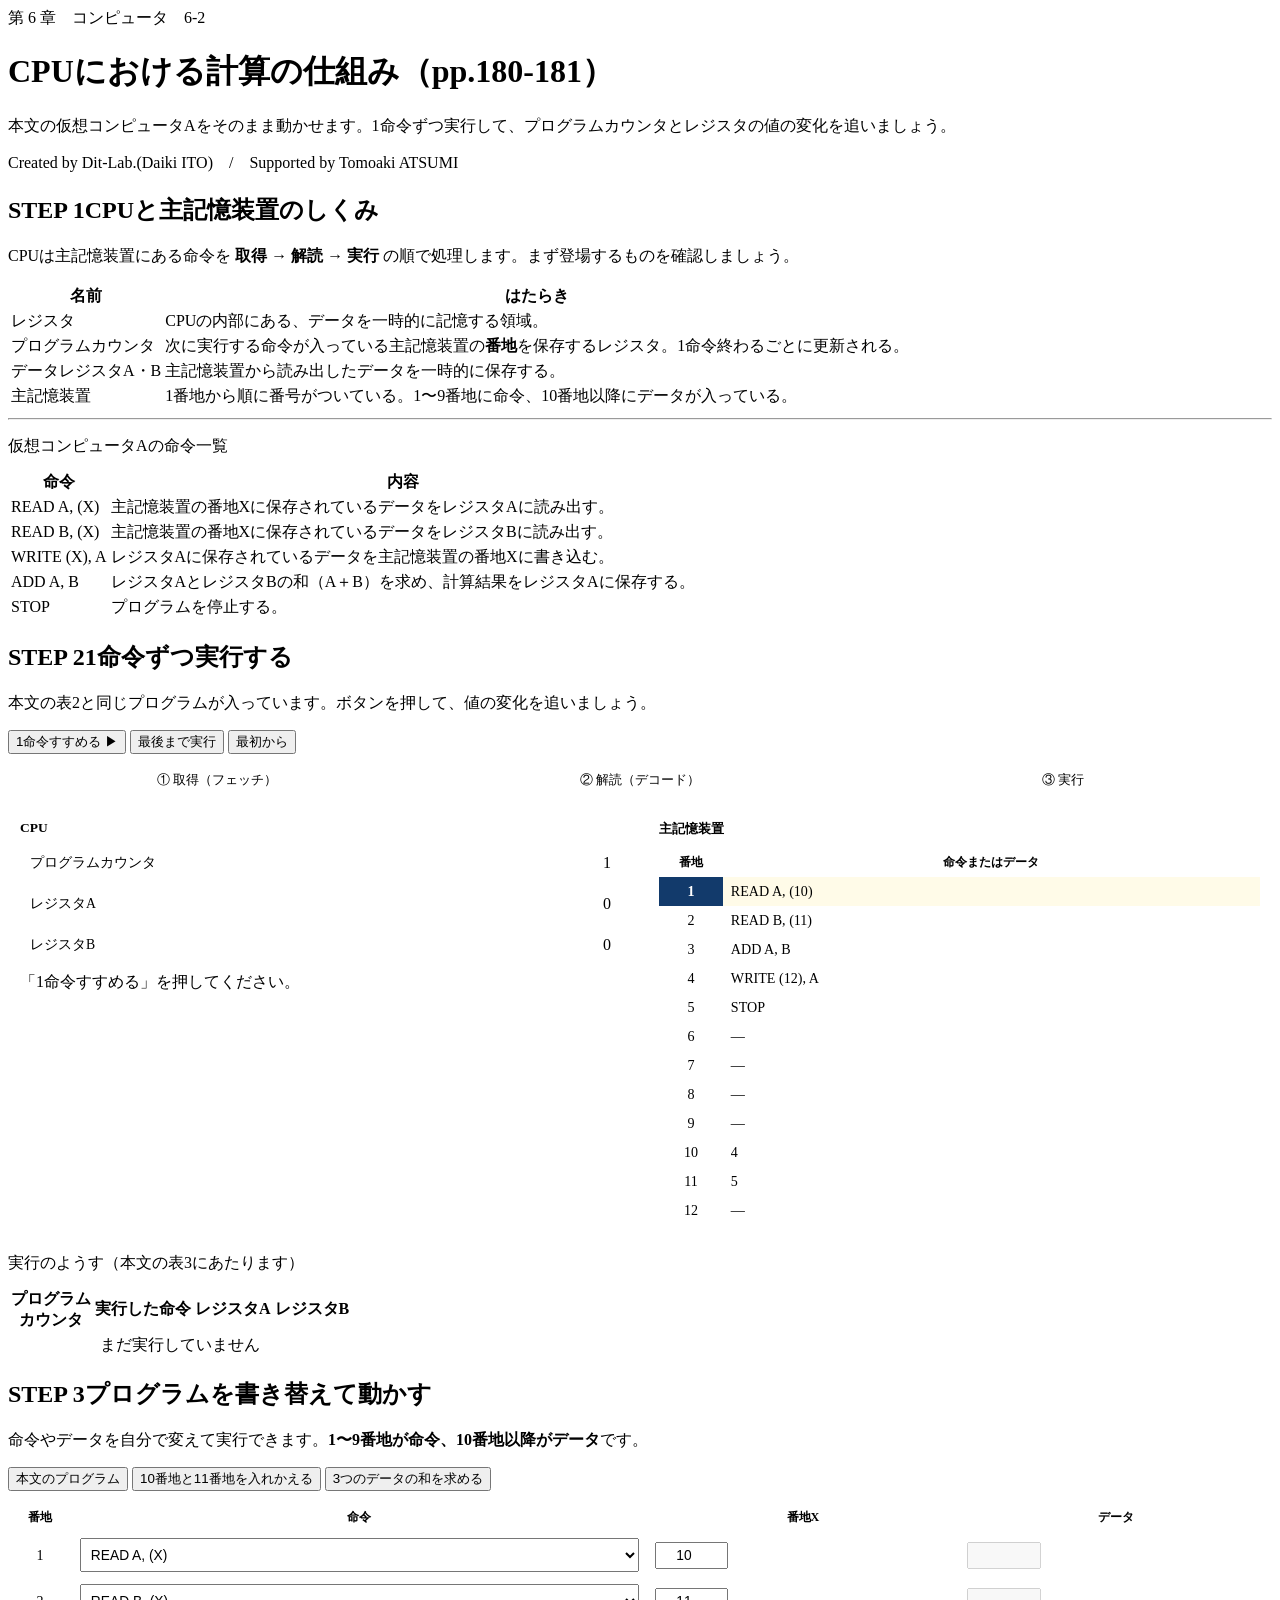
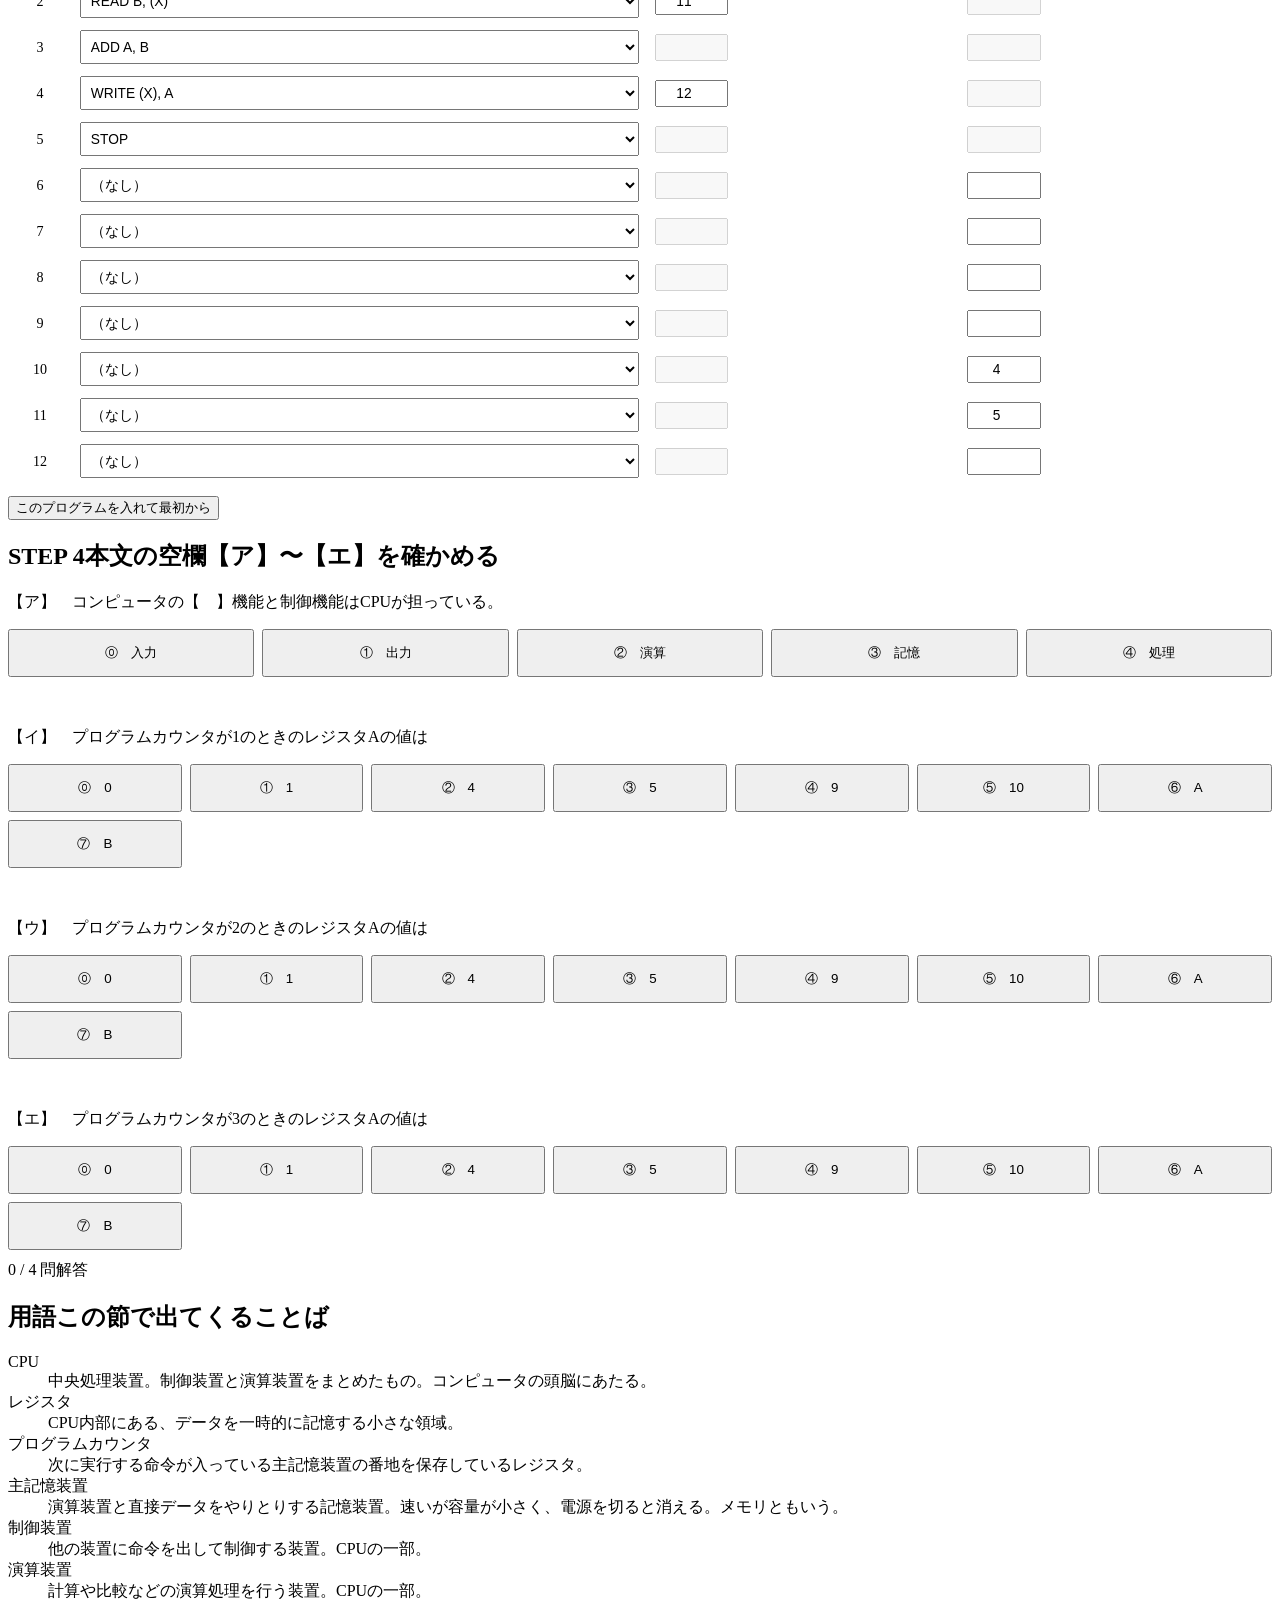
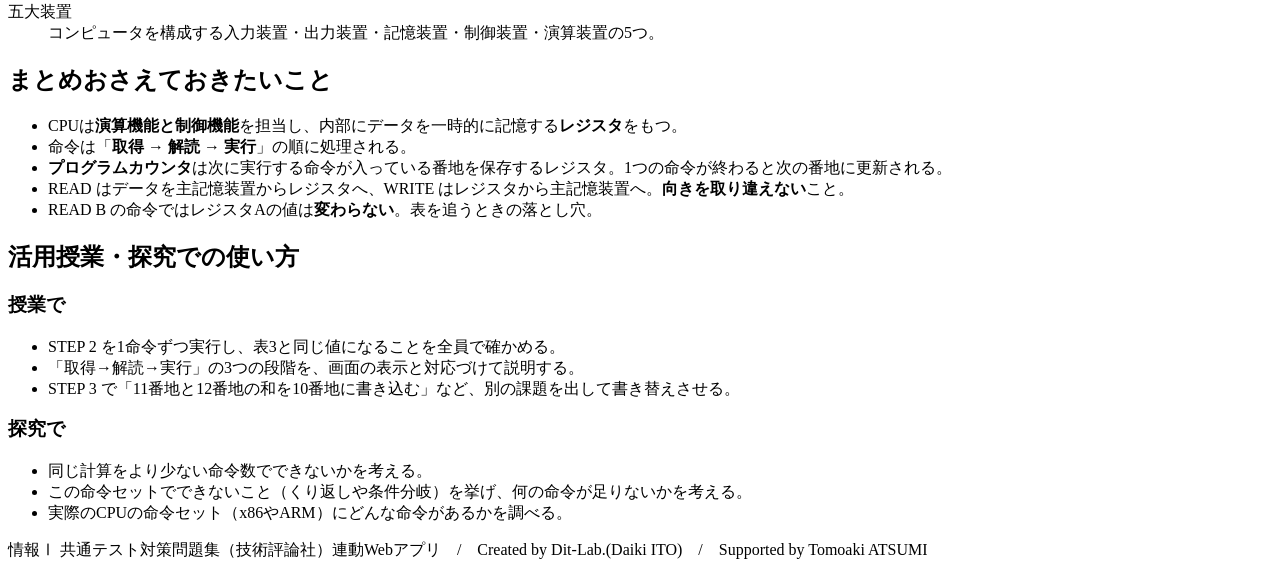
==== commit aa7fc53b: "fix: 解説文が折り返さず画面からはみ出す場合がある不具合を修正" ====
--- a/index.html
+++ b/index.html
@@ -6,7 +6,7 @@
 <title>CPUにおける計算の仕組み｜情報Ⅰ共通テスト対策問題集</title>
 <meta name="description" content="本文の仮想コンピュータAをそのまま動かせます。1命令ずつ実行して、プログラムカウンタとレジスタの値の変化を追いましょう。">
 <link rel="icon" href="data:image/svg+xml,%3Csvg xmlns=%22http://www.w3.org/2000/svg%22 viewBox=%220 0 32 32%22%3E%3Crect width=%2232%22 height=%2232%22 fill=%22%2315181c%22/%3E%3Ctext x=%2216%22 y=%2222%22 font-size=%2218%22 font-family=%22monospace%22 fill=%22%23fff%22 text-anchor=%22middle%22%3E01%3C/text%3E%3C/svg%3E">
-<link rel="stylesheet" href="css/style.css?v=ea93572e">
+<link rel="stylesheet" href="css/style.css?v=1b60c856">
 <link rel="stylesheet" href="css/app.css?v=8c3cafe0">
 </head>
 <body>
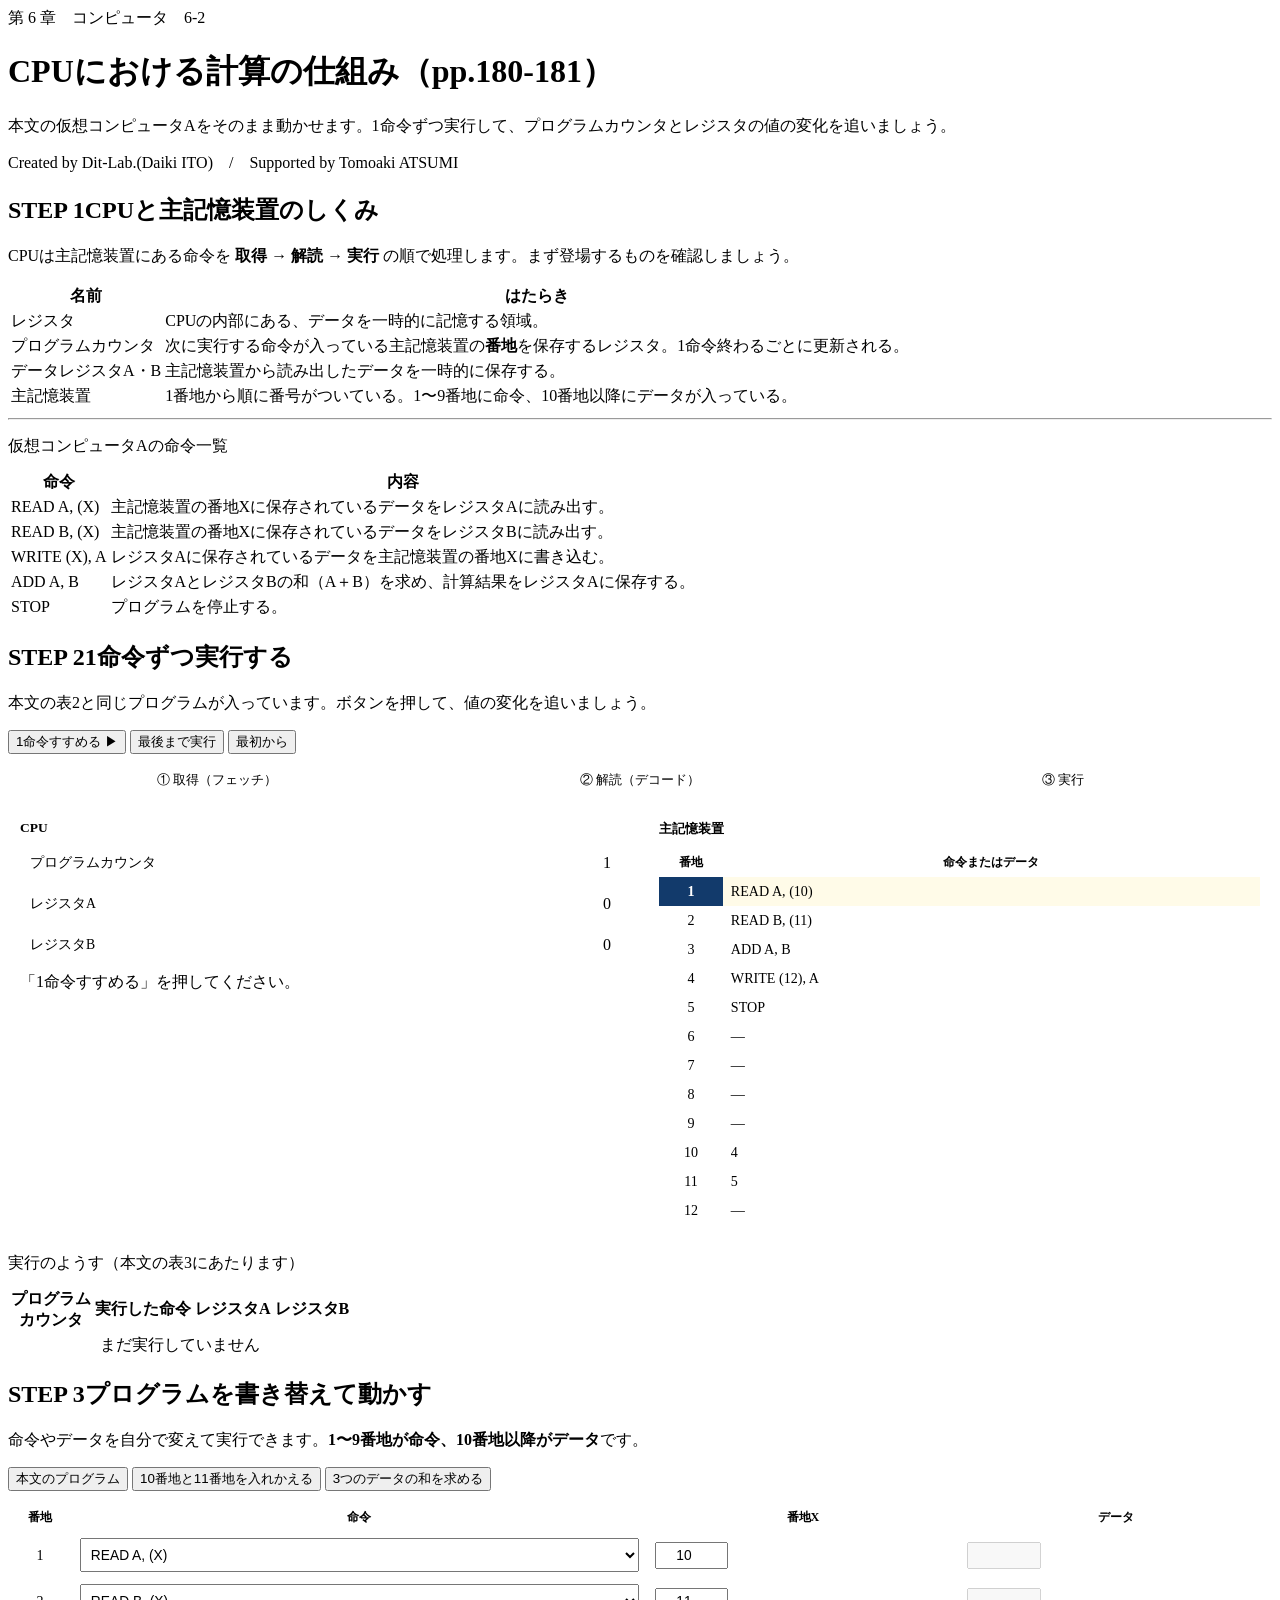
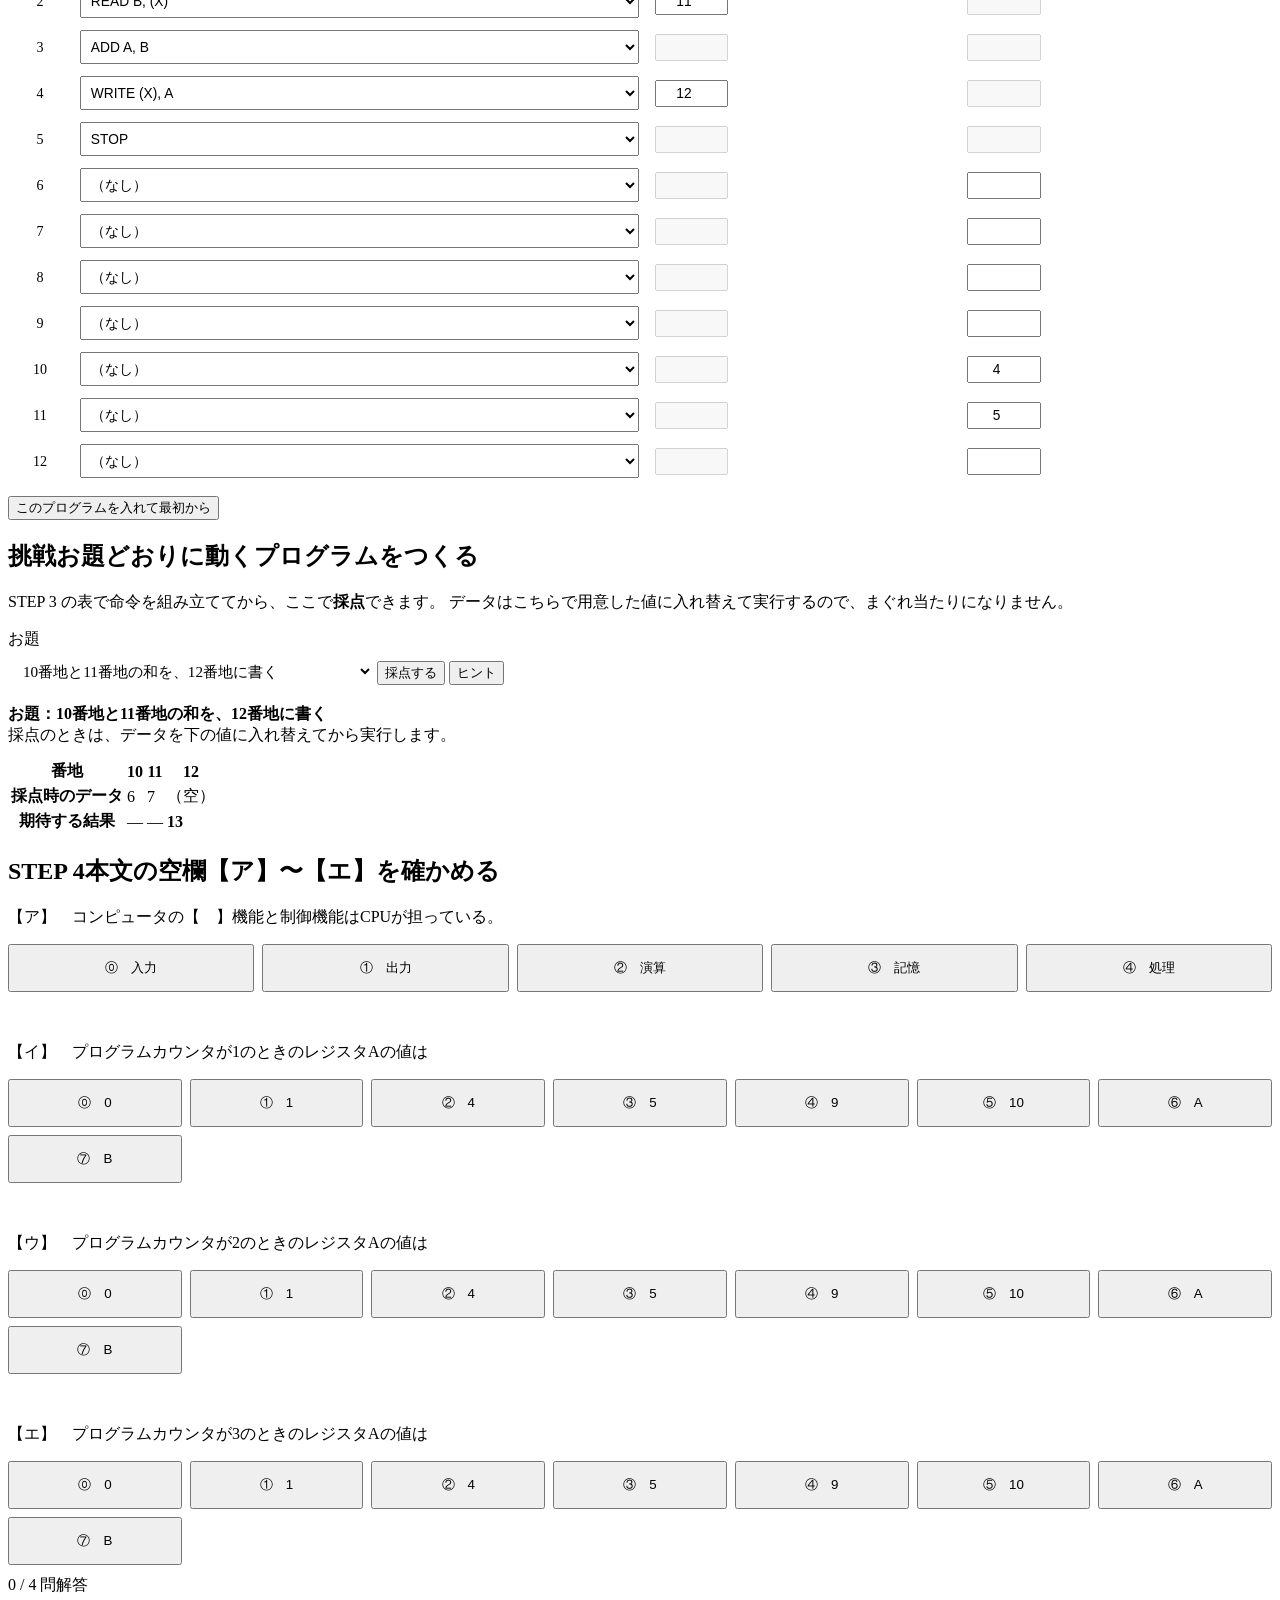
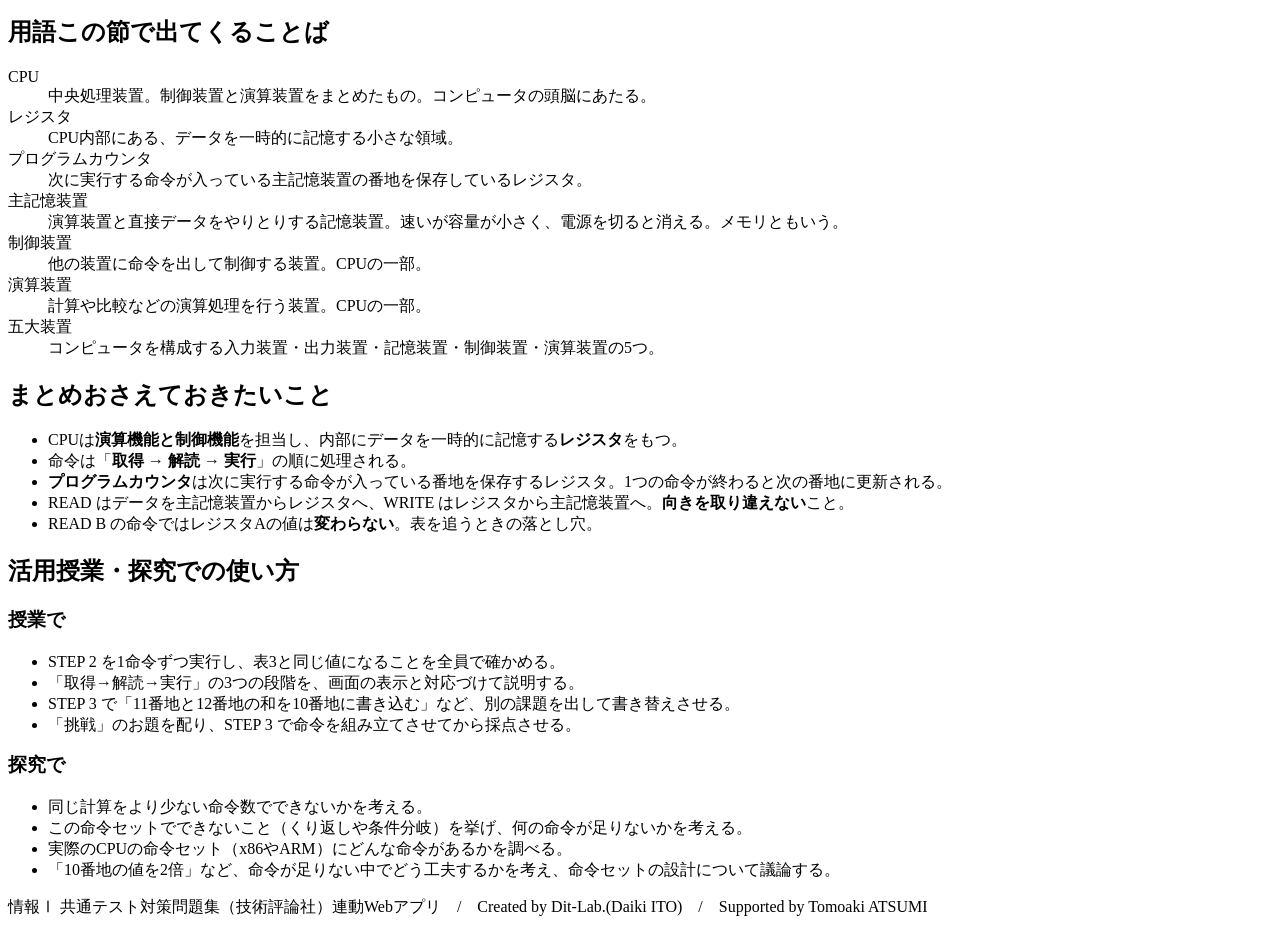
==== commit 258a922c: "feat: お題どおりに動くプログラムをつくる挑戦モードを追加（別データで自動採点）" ====
--- a/index.html
+++ b/index.html
@@ -6,7 +6,7 @@
 <title>CPUにおける計算の仕組み｜情報Ⅰ共通テスト対策問題集</title>
 <meta name="description" content="本文の仮想コンピュータAをそのまま動かせます。1命令ずつ実行して、プログラムカウンタとレジスタの値の変化を追いましょう。">
 <link rel="icon" href="data:image/svg+xml,%3Csvg xmlns=%22http://www.w3.org/2000/svg%22 viewBox=%220 0 32 32%22%3E%3Crect width=%2232%22 height=%2232%22 fill=%22%2315181c%22/%3E%3Ctext x=%2216%22 y=%2222%22 font-size=%2218%22 font-family=%22monospace%22 fill=%22%23fff%22 text-anchor=%22middle%22%3E01%3C/text%3E%3C/svg%3E">
-<link rel="stylesheet" href="css/style.css?v=1b60c856">
+<link rel="stylesheet" href="css/style.css?v=bdbb3cb0">
 <link rel="stylesheet" href="css/app.css?v=8c3cafe0">
 </head>
 <body>
@@ -82,6 +82,23 @@
     </div>
   </section>
 
+  <section class="step" id="stepTask">
+    <h2><span class="no">挑戦</span>お題どおりに動くプログラムをつくる</h2>
+    <p class="desc">STEP 3 の表で命令を組み立ててから、ここで<strong>採点</strong>できます。
+      データはこちらで用意した値に入れ替えて実行するので、まぐれ当たりになりません。</p>
+    <div class="panel">
+      <div class="btn-row" style="flex-wrap:wrap;align-items:flex-end">
+        <label class="fld" for="taskSel" style="margin:0">お題<br>
+          <select id="taskSel" class="sel" style="width:24em"></select></label>
+        <button class="btn primary" id="taskRun">採点する</button>
+        <button class="btn" id="taskHint">ヒント</button>
+      </div>
+      <div class="note info" id="taskDesc" style="margin-top:12px"></div>
+      <div class="tbl-scroll" style="margin-top:12px"><table class="tbl" id="taskTable"></table></div>
+      <div class="note" id="taskFb" hidden style="margin-top:12px"></div>
+    </div>
+  </section>
+
   <section class="step" id="step4">
     <h2><span class="no">STEP 4</span>本文の空欄【ア】〜【エ】を確かめる</h2>
     <div class="panel" id="blankBox"></div>
@@ -114,12 +131,14 @@
         <li>STEP 2 を1命令ずつ実行し、表3と同じ値になることを全員で確かめる。</li>
         <li>「取得→解読→実行」の3つの段階を、画面の表示と対応づけて説明する。</li>
         <li>STEP 3 で「11番地と12番地の和を10番地に書き込む」など、別の課題を出して書き替えさせる。</li>
+        <li>「挑戦」のお題を配り、STEP 3 で命令を組み立てさせてから採点させる。</li>
       </ul>
       <h3 style="margin-top:12px">探究で</h3>
       <ul>
         <li>同じ計算をより少ない命令数でできないかを考える。</li>
         <li>この命令セットでできないこと（くり返しや条件分岐）を挙げ、何の命令が足りないかを考える。</li>
         <li>実際のCPUの命令セット（x86やARM）にどんな命令があるかを調べる。</li>
+        <li>「10番地の値を2倍」など、命令が足りない中でどう工夫するかを考え、命令セットの設計について議論する。</li>
       </ul>
     </div>
   </section>
@@ -131,6 +150,6 @@
 </footer>
 
 <script src="js/terms.js?v=31ea8772"></script>
-<script src="js/app.js?v=6bd42a73"></script>
+<script src="js/app.js?v=0a68e9ec"></script>
 </body>
 </html>
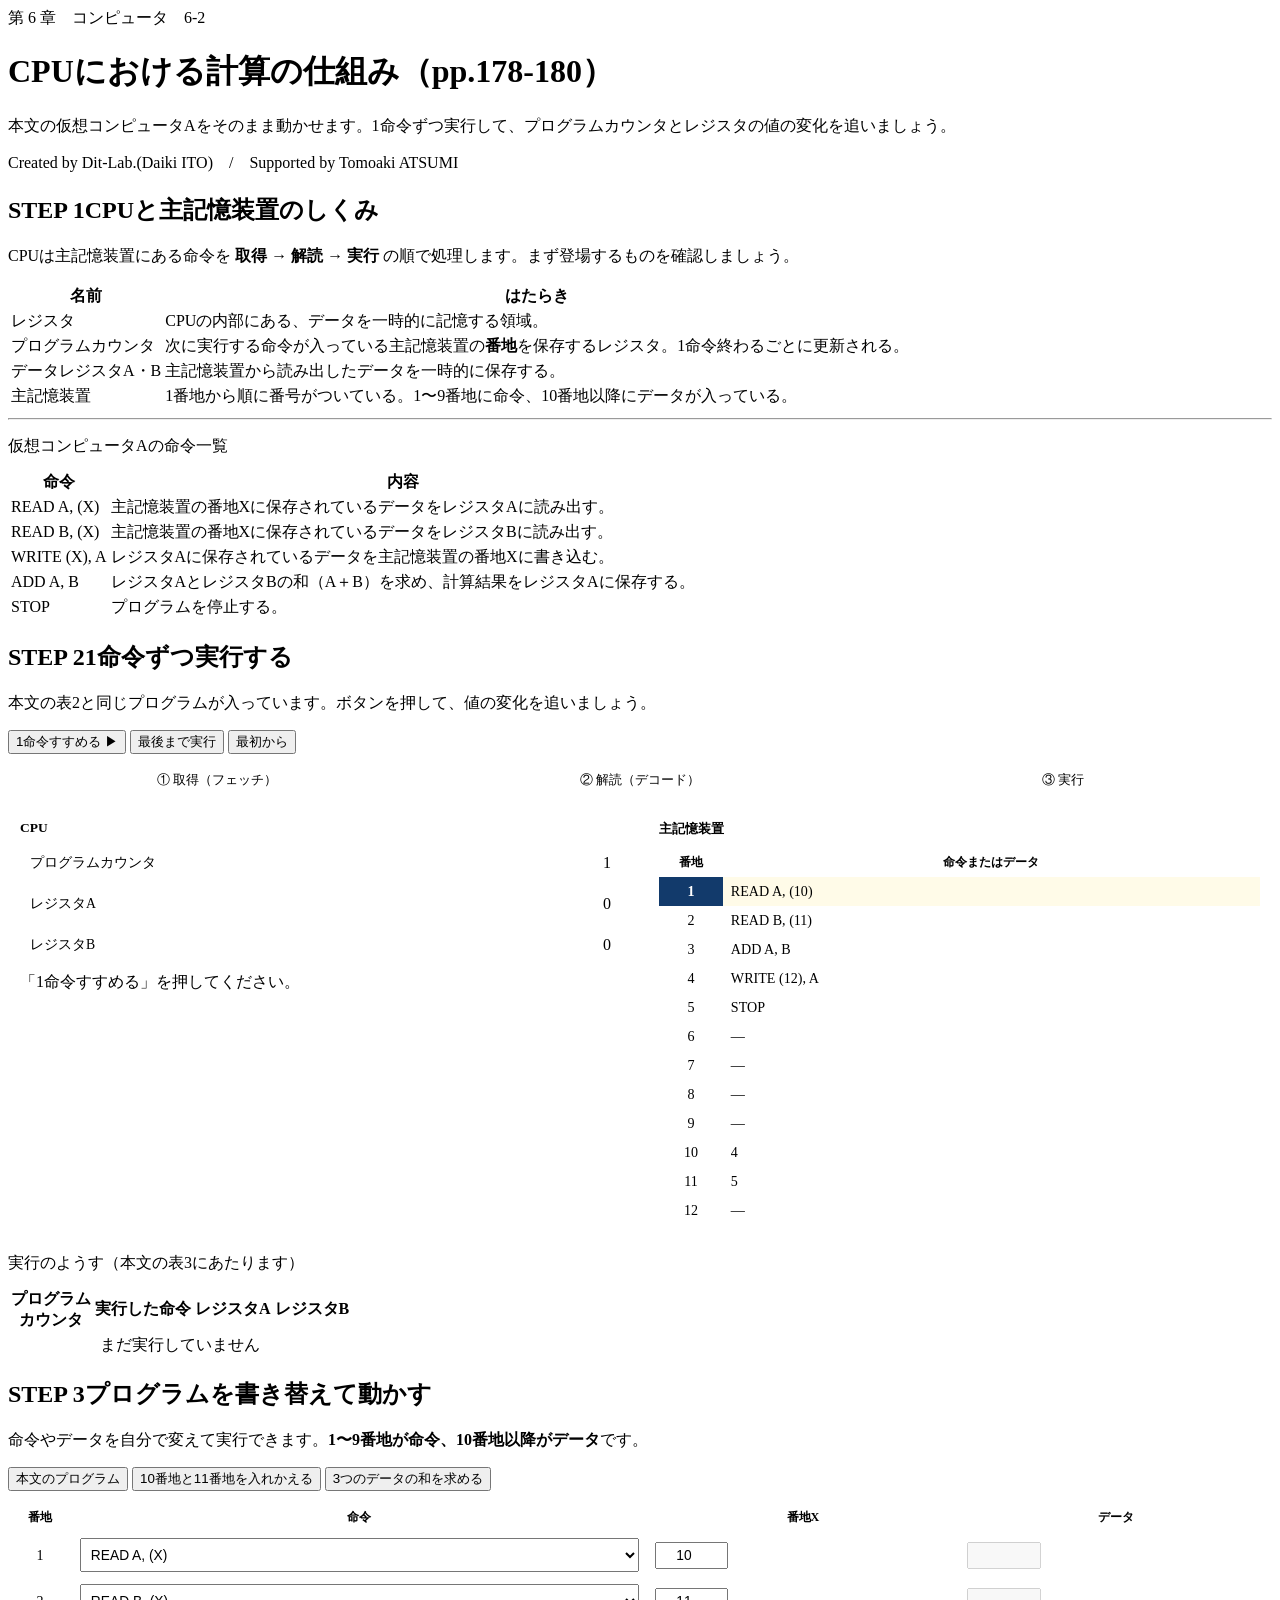
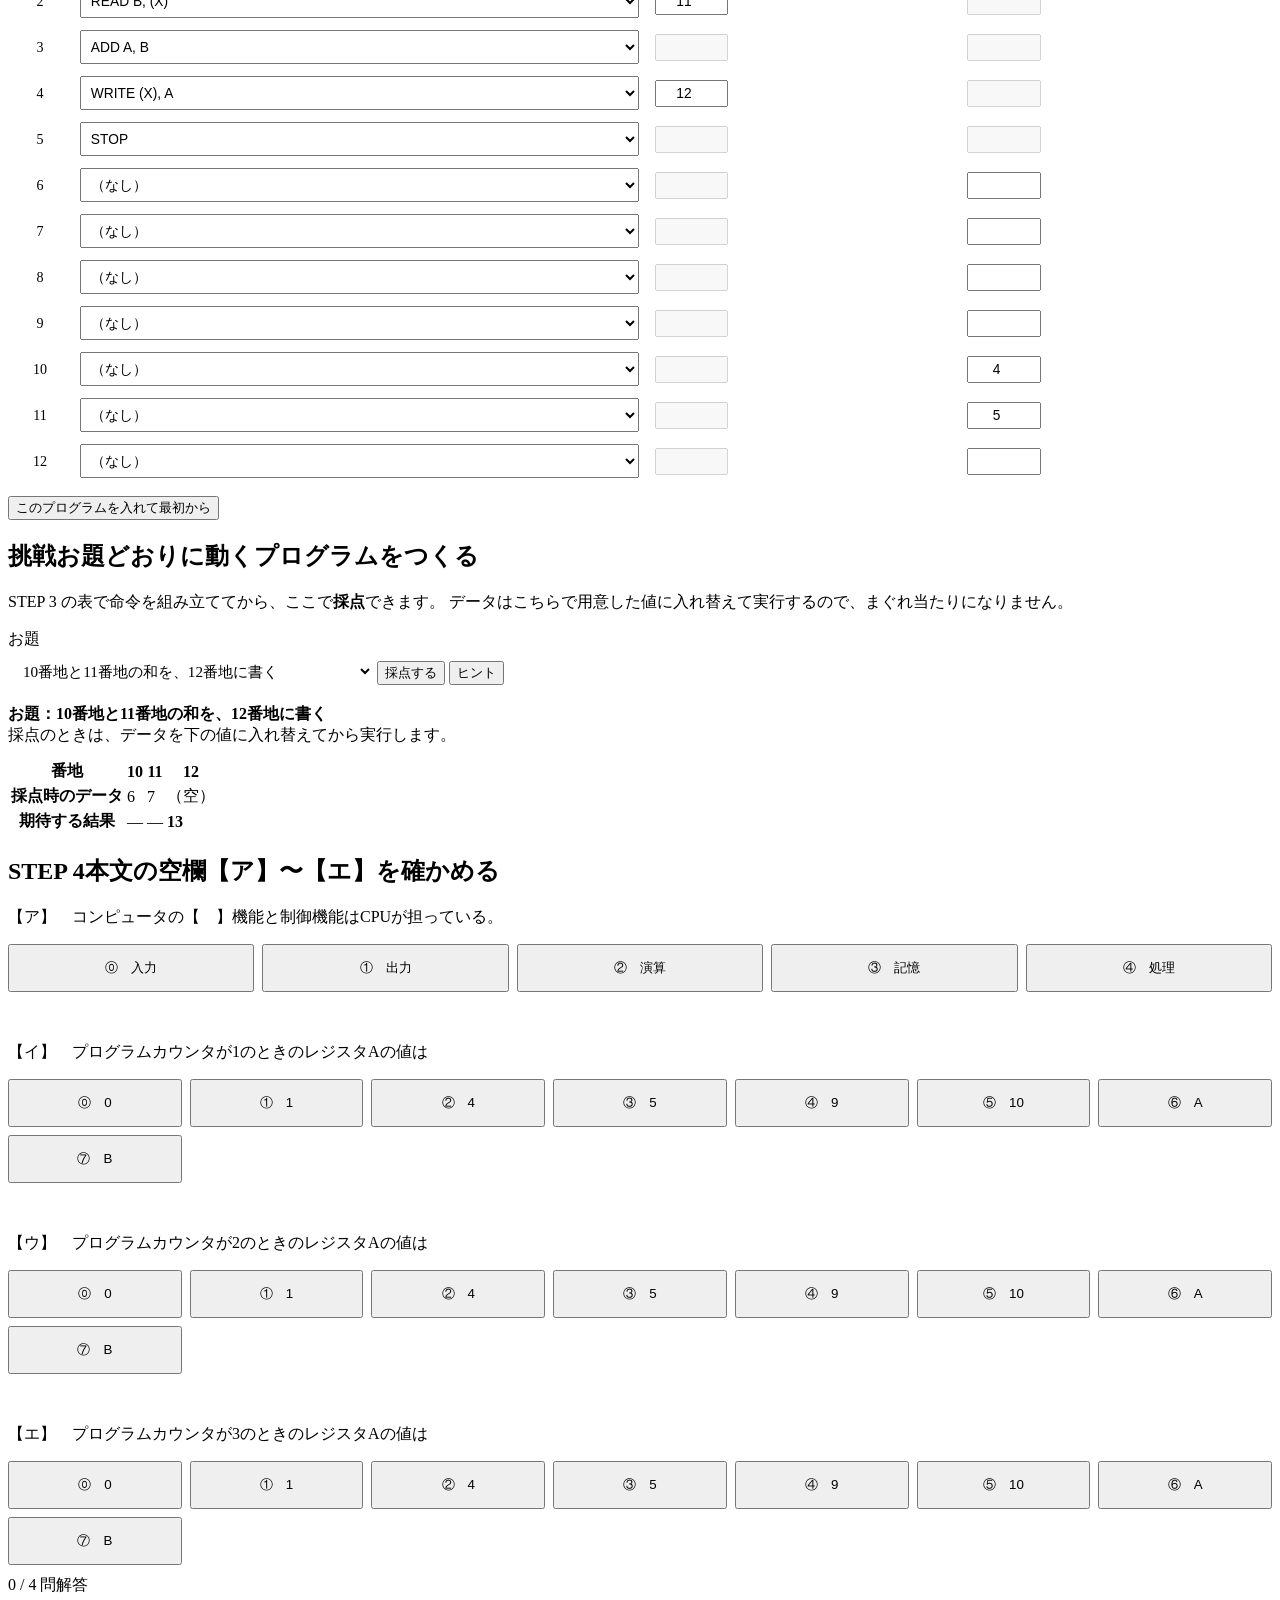
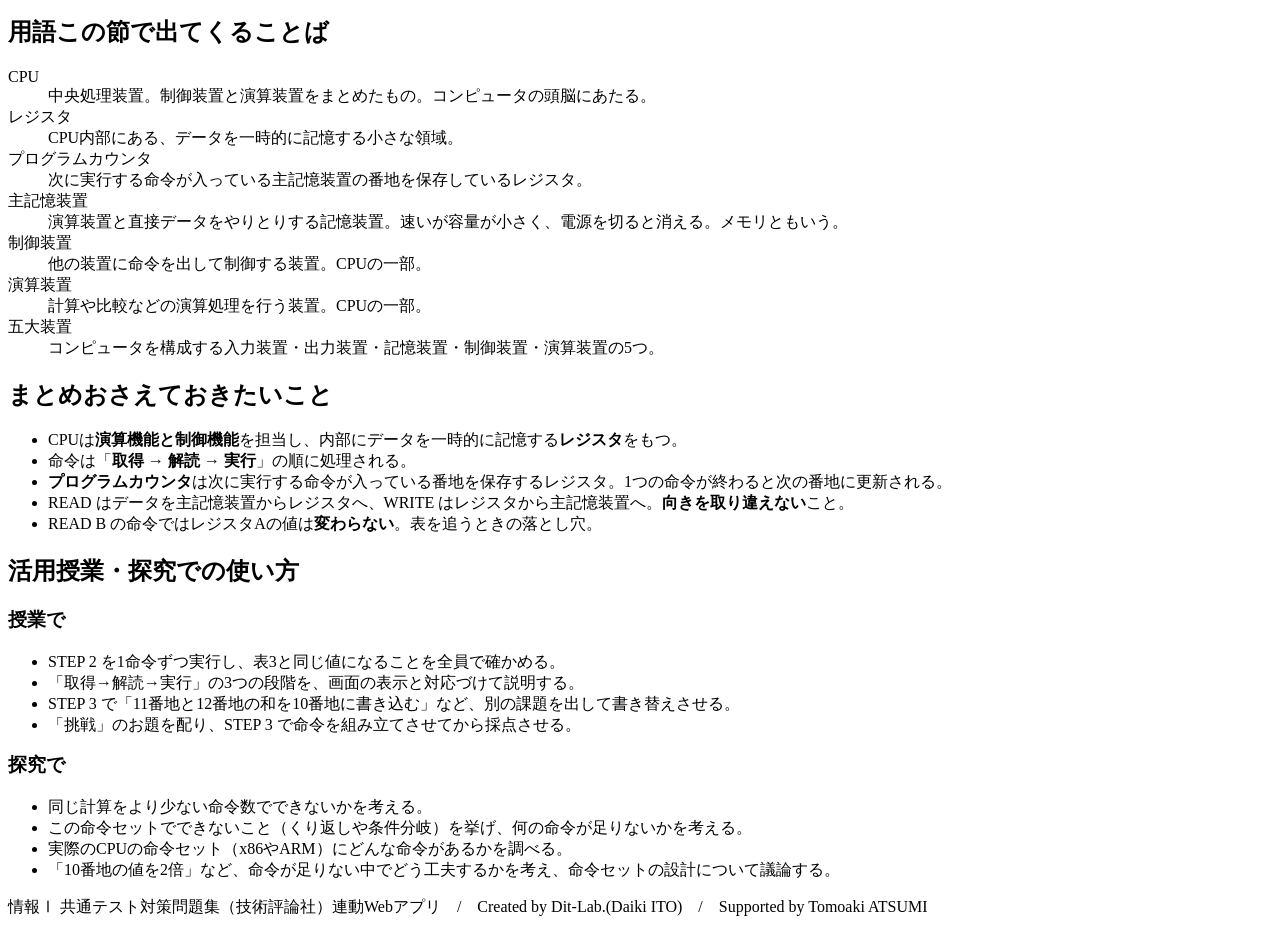
==== commit 2b12fe1e: "fix: タイトルのページ数表記を台割・最終原稿に合わせて修正" ====
--- a/index.html
+++ b/index.html
@@ -14,7 +14,7 @@
 <header class="app-header">
   <div class="inner">
     <span class="eyebrow">第 6 章　コンピュータ　6-2</span>
-    <h1>CPUにおける計算の仕組み（pp.180-181）</h1>
+    <h1>CPUにおける計算の仕組み（pp.178-180）</h1>
     <p class="lead">本文の仮想コンピュータAをそのまま動かせます。1命令ずつ実行して、プログラムカウンタとレジスタの値の変化を追いましょう。</p>
     <p class="credit">Created by Dit-Lab.(Daiki ITO)　/　Supported by Tomoaki ATSUMI</p>
   </div>
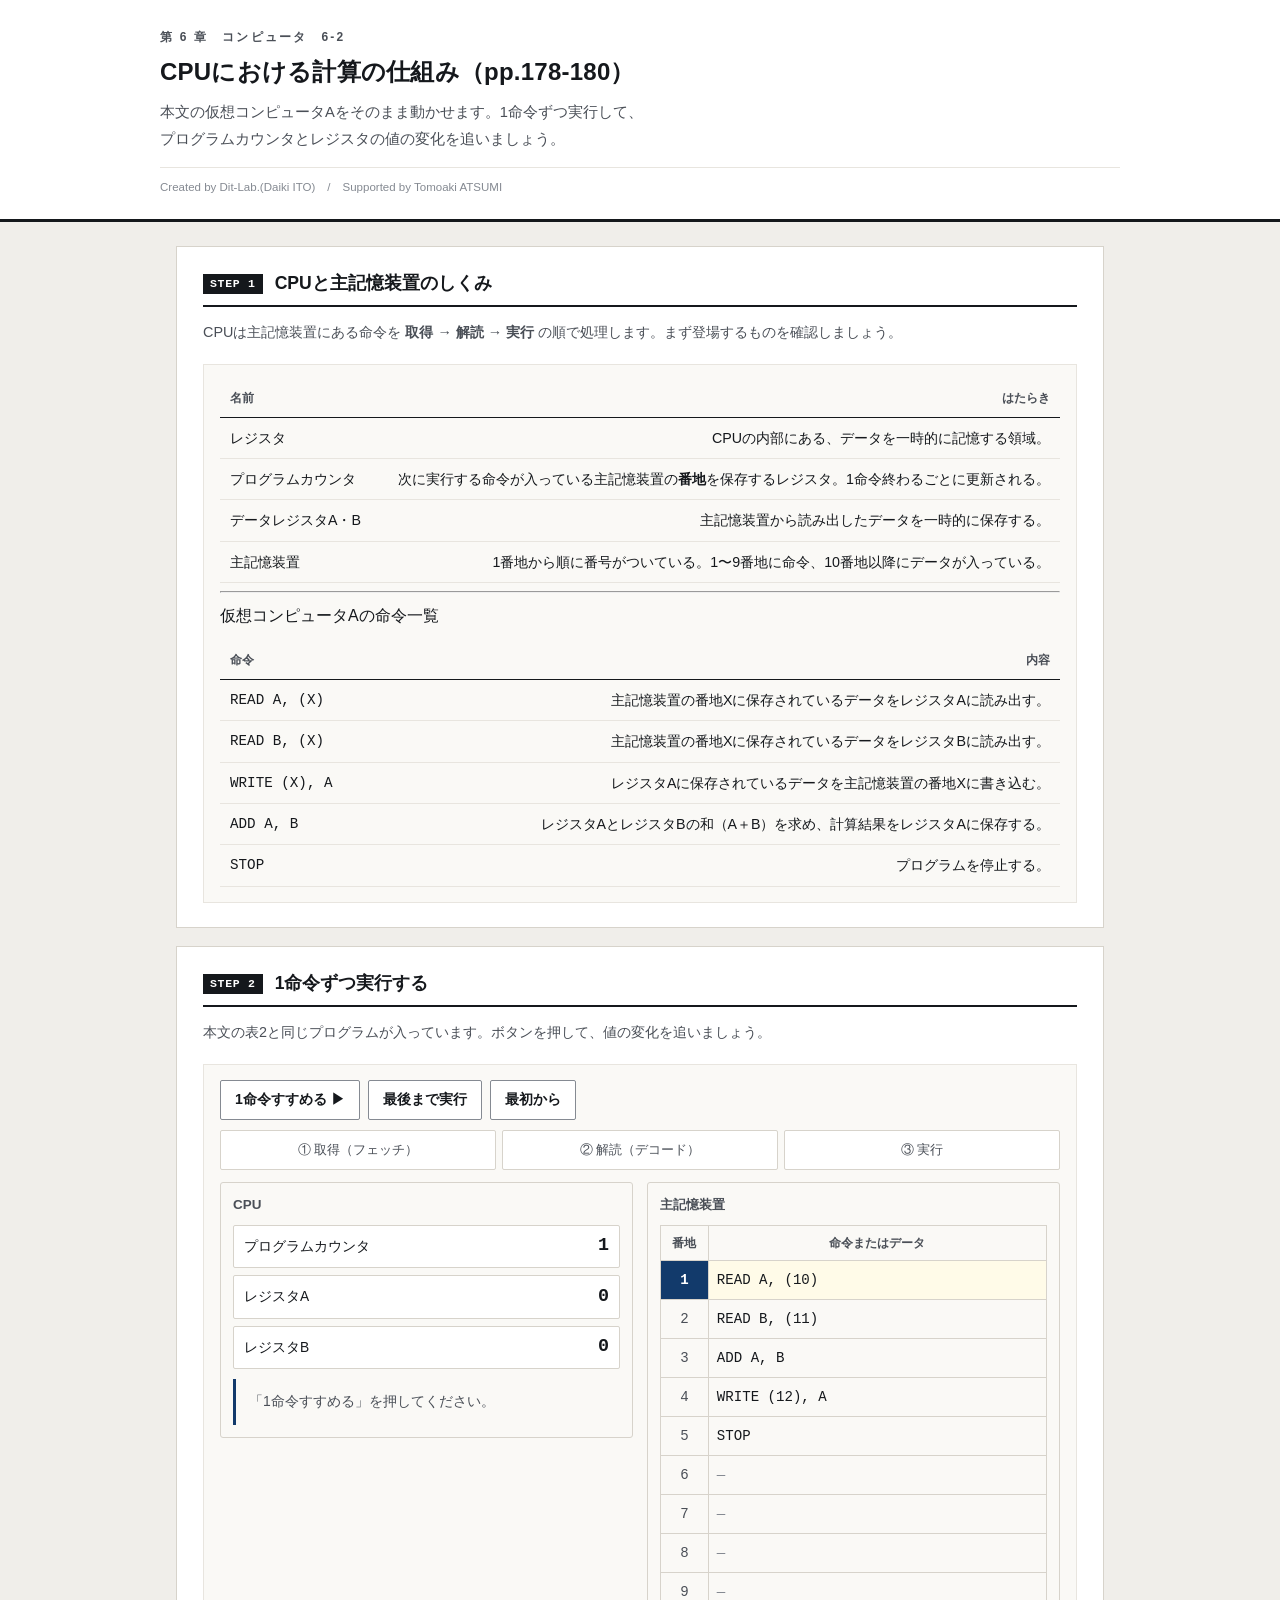
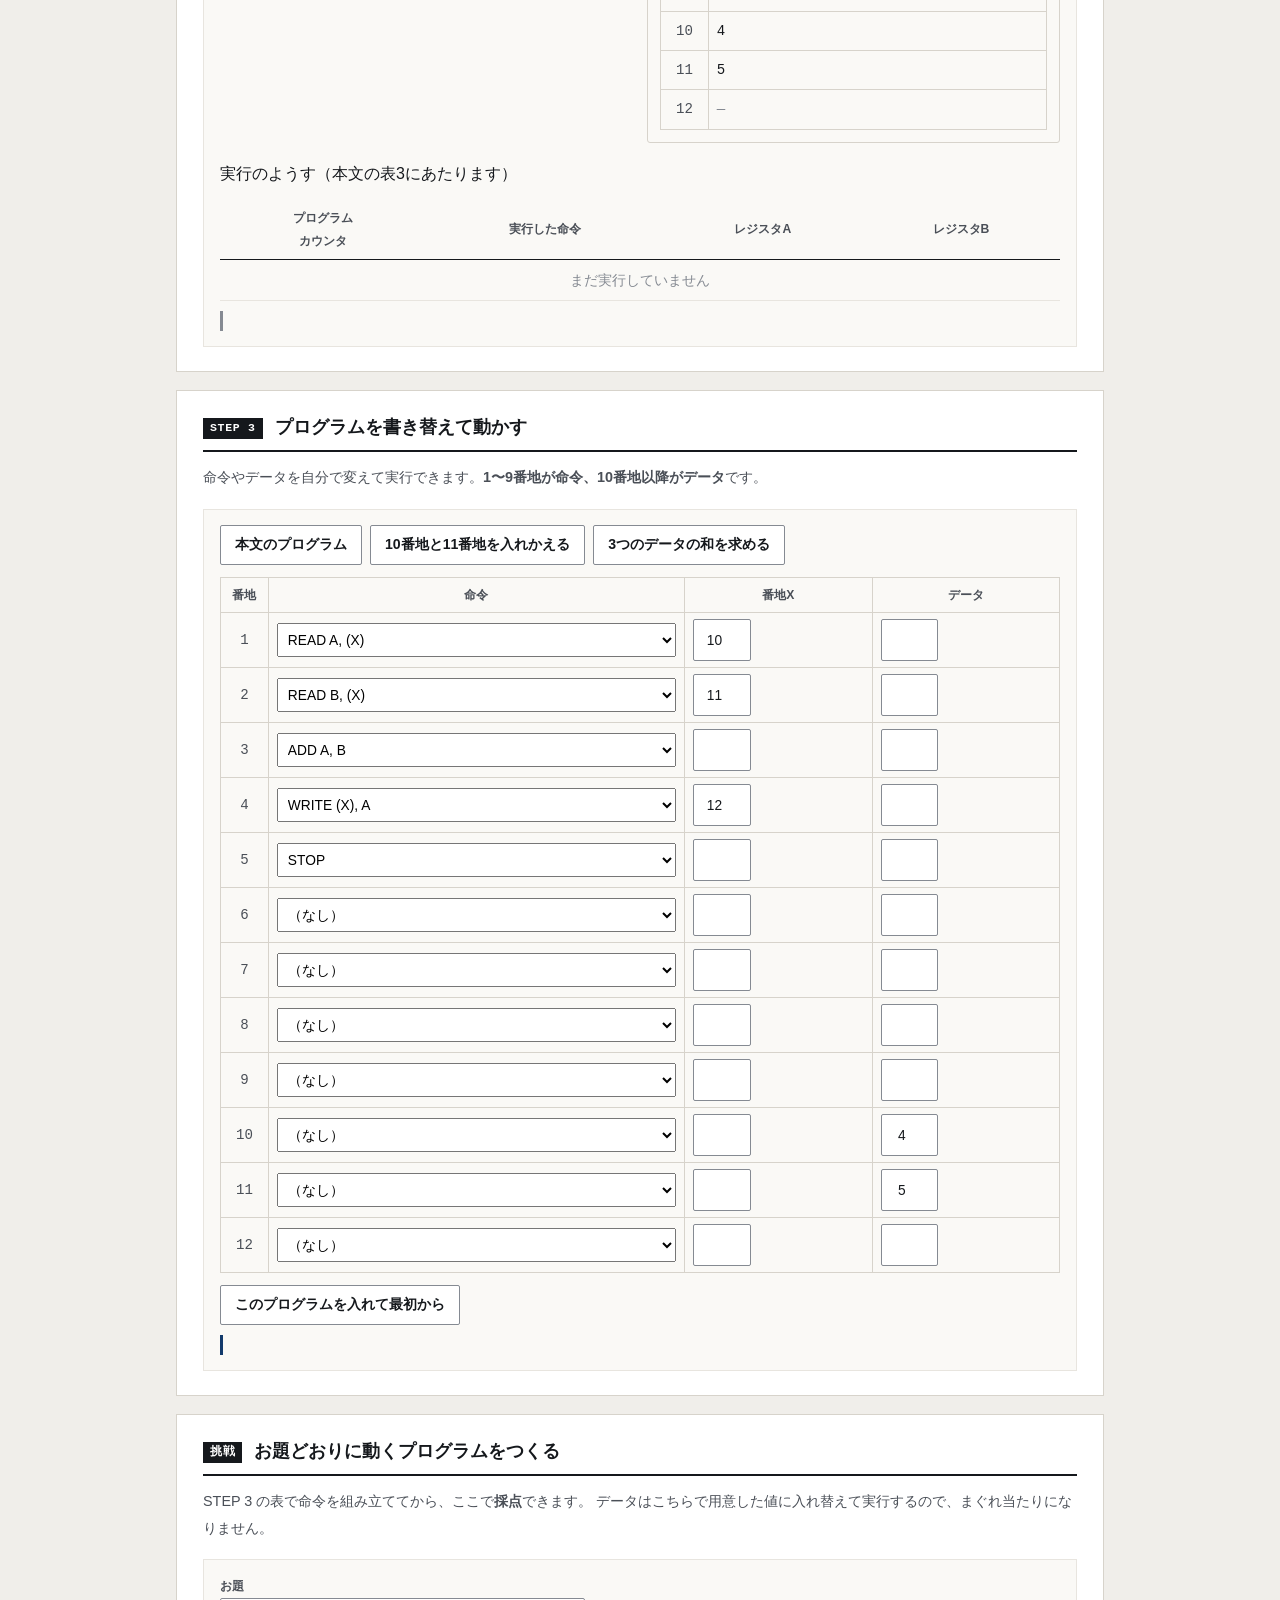
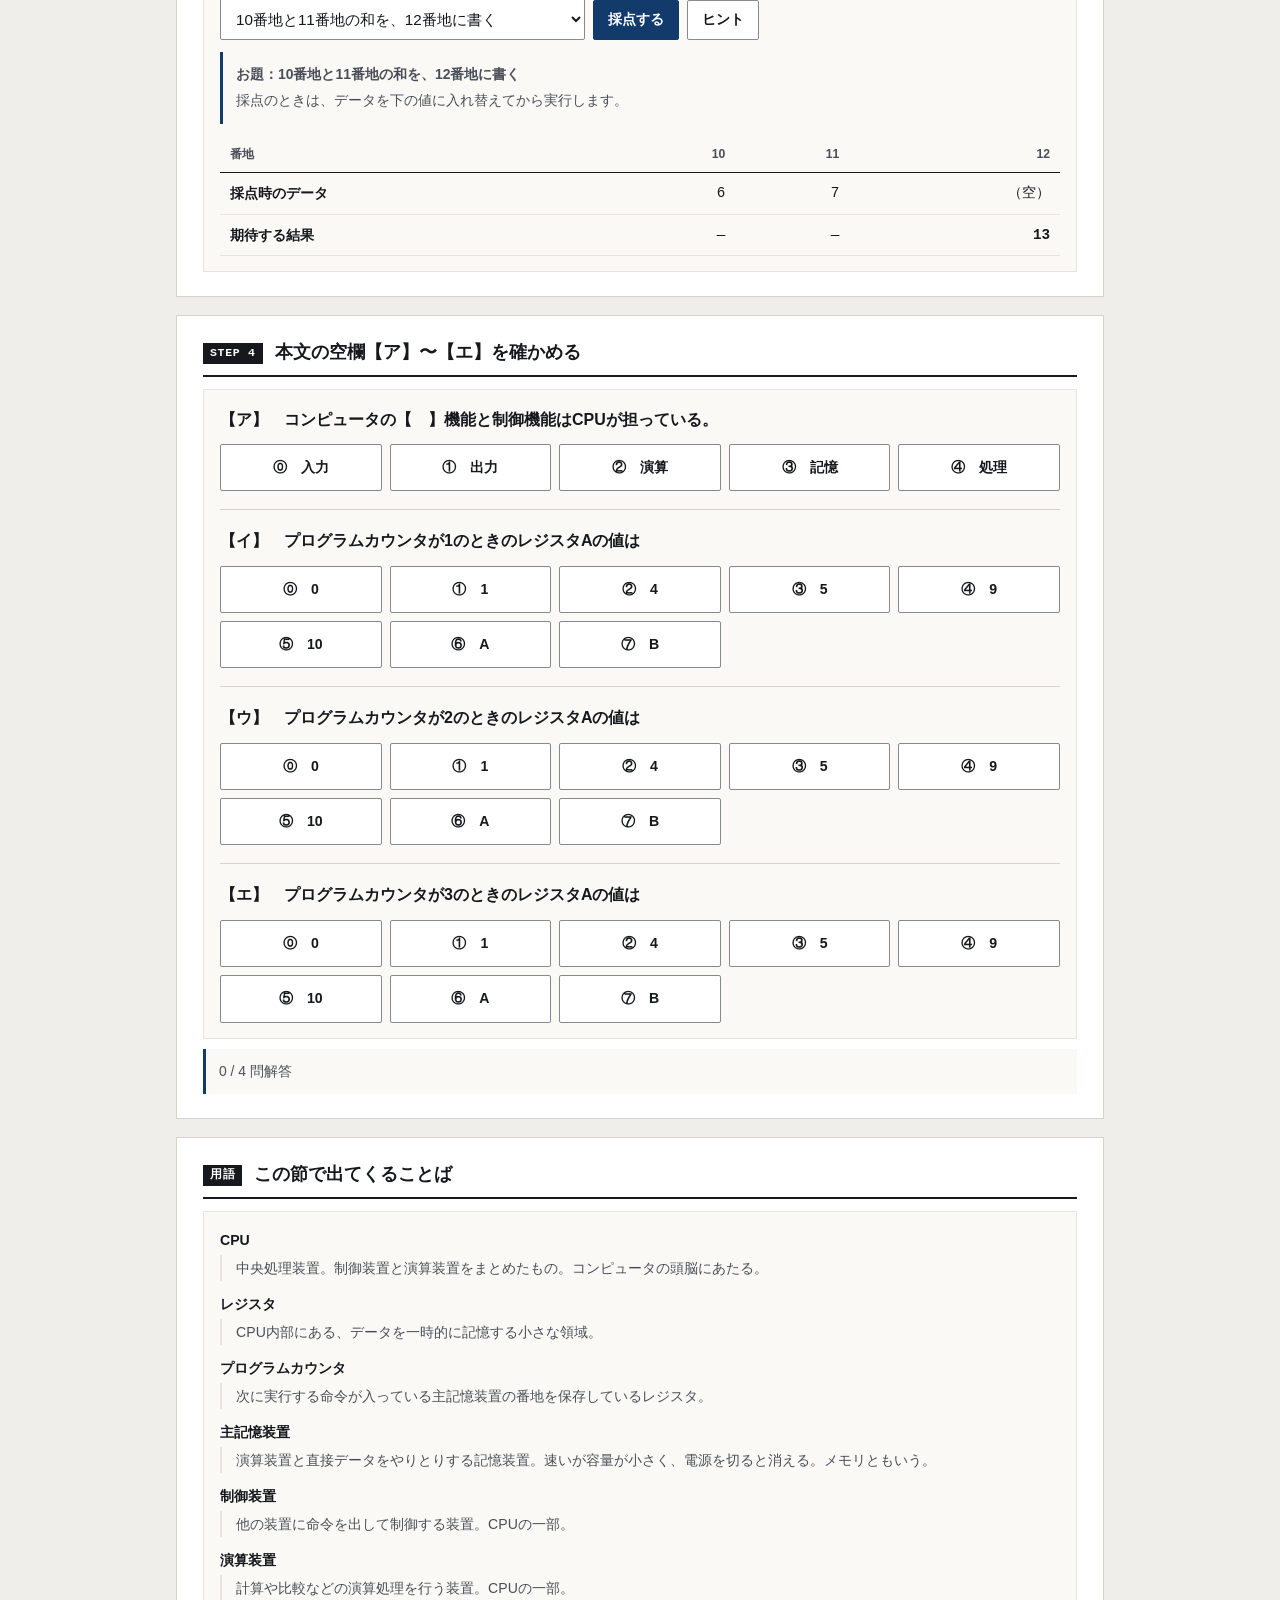
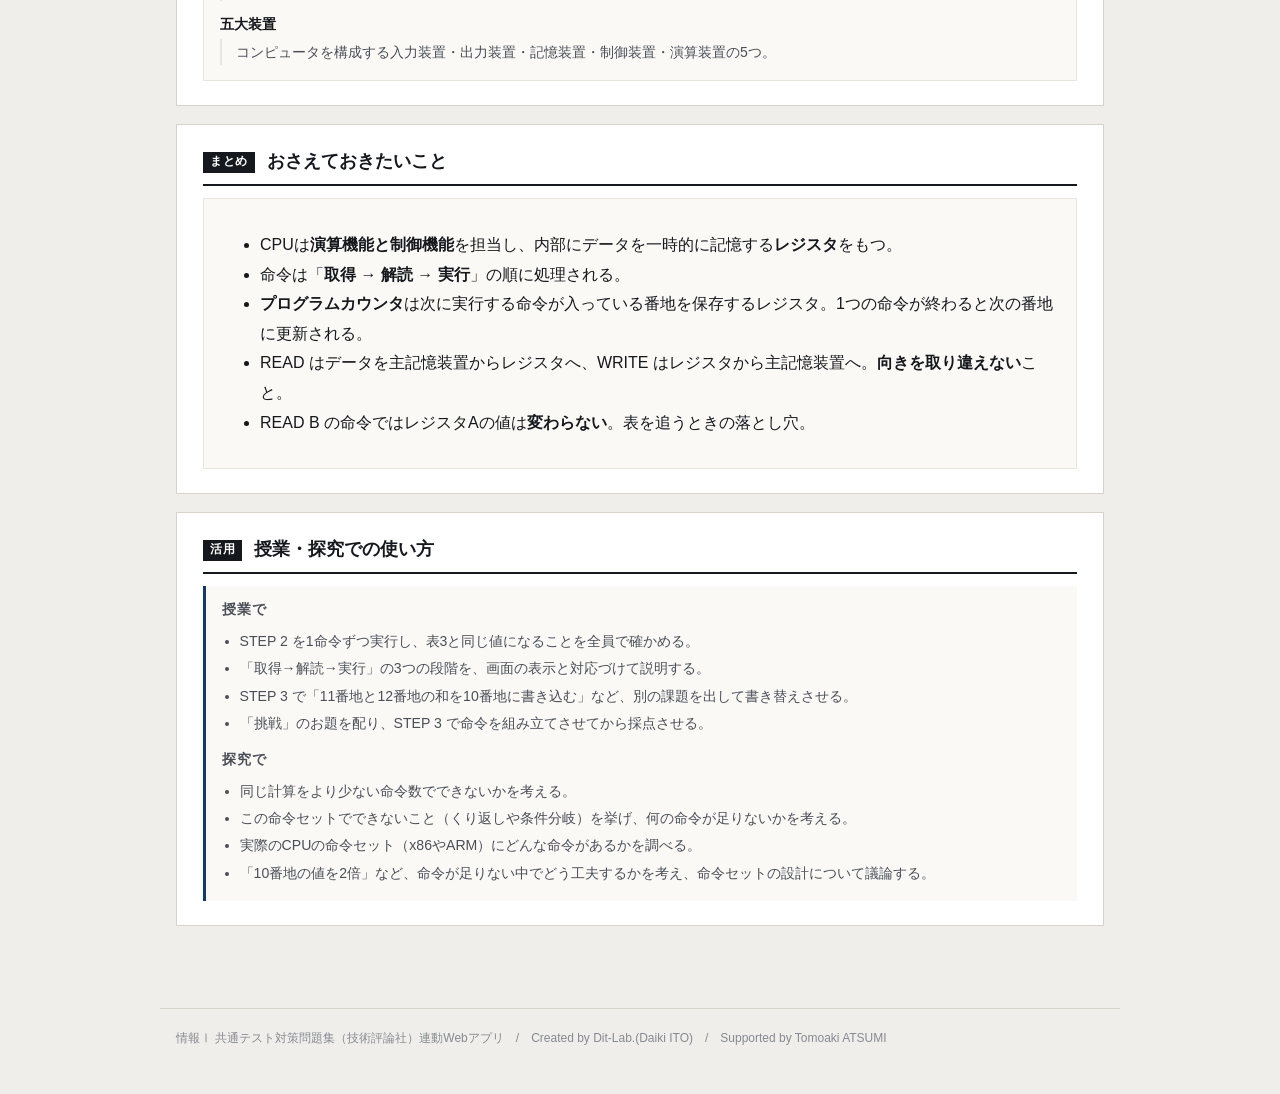
==== commit 4825d4b0: "fix: 未定義のCSS変数（--line/--muted/--sans）で枠線と文字色が消えていた問題を修正" ====
--- a/index.html
+++ b/index.html
@@ -6,7 +6,7 @@
 <title>CPUにおける計算の仕組み｜情報Ⅰ共通テスト対策問題集</title>
 <meta name="description" content="本文の仮想コンピュータAをそのまま動かせます。1命令ずつ実行して、プログラムカウンタとレジスタの値の変化を追いましょう。">
 <link rel="icon" href="data:image/svg+xml,%3Csvg xmlns=%22http://www.w3.org/2000/svg%22 viewBox=%220 0 32 32%22%3E%3Crect width=%2232%22 height=%2232%22 fill=%22%2315181c%22/%3E%3Ctext x=%2216%22 y=%2222%22 font-size=%2218%22 font-family=%22monospace%22 fill=%22%23fff%22 text-anchor=%22middle%22%3E01%3C/text%3E%3C/svg%3E">
-<link rel="stylesheet" href="css/style.css?v=bdbb3cb0">
+<link rel="stylesheet" href="css/style.css?v=88681cd4">
 <link rel="stylesheet" href="css/app.css?v=8c3cafe0">
 </head>
 <body>
--- a/css/style.css
+++ b/css/style.css
@@ -0,0 +1,304 @@
+/* =========================================================
+   情報Ⅰ 共通テスト対策問題集 — Web アプリ共通スタイル
+   紙面（参考書）に寄せた設計。装飾色は使わず、色は意味を持つときだけ。
+   ========================================================= */
+
+:root{
+  --paper:#ffffff;
+  --paper-2:#faf9f6;      /* うすい紙 */
+  --bg:#f0eeea;           /* 台紙 */
+  --ink:#15181c;
+  --ink-2:#4a4f57;
+  --ink-3:#858a92;
+  --rule:#d7d3cb;
+  /* 旧名のまま書かれているアプリ用の別名（未定義だと枠線や文字色が消えるため） */
+  --line: var(--rule);
+  --muted: var(--ink-2);
+  --sans: var(--font);         /* 罫線 */
+  --rule-2:#e8e5df;
+  --accent:#123a6b;       /* 濃紺。主要操作と現在地だけに使う */
+  --accent-w:#e9eef6;
+  --zero:#c0392b;         /* 左＝0 */
+  --one:#1d4ed8;          /* 右＝1 */
+  --ok:#1f7a3d;   --ok-bg:#eef6f0;
+  --ng:#b3261e;   --ng-bg:#fbefee;
+  --warn:#8a5a00; --warn-bg:#fbf5e8;
+  --font:"Hiragino Kaku Gothic ProN","Hiragino Sans","Yu Gothic Medium","Yu Gothic",
+         "Noto Sans JP",Meiryo,-apple-system,BlinkMacSystemFont,sans-serif;
+  --mono:"SFMono-Regular",Menlo,Consolas,"Courier New",monospace;
+}
+
+*{box-sizing:border-box}
+[hidden]{display:none !important}
+html{-webkit-text-size-adjust:100%}
+body{
+  margin:0; background:var(--bg); color:var(--ink);
+  font-family:var(--font); font-size:16px; line-height:1.85;
+  font-feature-settings:"palt" 1;
+}
+h1,h2,h3,h4{line-height:1.45; margin:0; font-weight:700}
+p{margin:0 0 .75em} p:last-child{margin-bottom:0}
+a{color:var(--accent)}
+
+/* ---------- 標題 ---------- */
+.app-header{background:var(--paper); border-bottom:3px solid var(--ink); padding:26px 20px 20px}
+.app-header .inner{max-width:960px; margin:0 auto}
+.app-header .eyebrow{
+  font-size:.75rem; font-weight:700; color:var(--ink-2); letter-spacing:.18em;
+  display:block; margin-bottom:7px;
+}
+.app-header h1{font-size:1.5rem; letter-spacing:.01em}
+.app-header .lead{font-size:.92rem; color:var(--ink-2); margin-top:9px; max-width:60ch}
+.app-header .credit{
+  font-size:.72rem; color:var(--ink-3); margin-top:14px;
+  padding-top:9px; border-top:1px solid var(--rule-2);
+}
+
+/* ---------- 版面 ---------- */
+.wrap{max-width:960px; margin:0 auto; padding:24px 16px 64px}
+.step{background:var(--paper); border:1px solid var(--rule); padding:24px 26px; margin-bottom:18px}
+.step > h2{
+  display:flex; align-items:baseline; gap:12px; font-size:1.1rem;
+  padding-bottom:9px; border-bottom:2px solid var(--ink); margin-bottom:12px;
+}
+.step > h2 .no{
+  flex:none; font-family:var(--mono); font-size:.72rem; font-weight:700;
+  background:var(--ink); color:var(--paper); padding:2px 7px; letter-spacing:.06em;
+  position:relative; top:-2px;
+}
+.step > .desc{color:var(--ink-2); font-size:.9rem; margin-bottom:18px}
+.step[hidden]{display:none}
+
+.grid{display:grid; gap:20px}
+.grid > *{min-width:0}          /* 子の中身で列が広がるのを防ぐ */
+@media(min-width:800px){ .grid.c2{grid-template-columns:1fr 1fr} }
+@media(min-width:800px){ .grid.c21{grid-template-columns:1.45fr 1fr} }
+
+.panel{border:1px solid var(--rule-2); background:var(--paper-2); padding:15px 16px; min-width:0}
+.panel > h3{
+  font-size:.8rem; font-weight:700; color:var(--ink-2); letter-spacing:.08em;
+  margin-bottom:12px; padding-bottom:6px; border-bottom:1px solid var(--rule);
+}
+
+/* ---------- 部品 ---------- */
+.btn{
+  appearance:none; border:1px solid var(--ink-3); background:var(--paper); color:var(--ink);
+  font-family:inherit; font-size:.88rem; font-weight:700; padding:8px 14px;
+  border-radius:2px; cursor:pointer; min-height:40px; line-height:1.4;
+  transition:background .12s, border-color .12s, color .12s;
+}
+.btn:hover:not(:disabled){background:var(--accent-w); border-color:var(--accent); color:var(--accent)}
+.btn:disabled{opacity:.35; cursor:not-allowed}
+.btn.primary{background:var(--accent); color:var(--paper); border-color:var(--accent)}
+.btn.primary:hover:not(:disabled){background:#0d2c53; color:var(--paper)}
+.btn.ghost{border-color:var(--rule); color:var(--ink-2)}
+.btn.sm{font-size:.8rem; padding:5px 10px; min-height:34px}
+.btn-row{display:flex; flex-wrap:wrap; gap:8px; align-items:center}
+
+/* タブ（見出し下線式） */
+.seg{display:flex; gap:0; border-bottom:1px solid var(--rule)}
+.seg button{
+  appearance:none; border:0; background:transparent; font-family:inherit; font-size:.88rem;
+  font-weight:700; color:var(--ink-3); padding:9px 4px; margin-right:26px; cursor:pointer;
+  border-bottom:3px solid transparent; margin-bottom:-1px; min-height:40px;
+}
+.seg button:hover{color:var(--ink-2)}
+.seg button[aria-pressed="true"]{color:var(--ink); border-bottom-color:var(--accent)}
+
+label.fld{display:block; font-size:.78rem; font-weight:700; color:var(--ink-2); margin-bottom:5px; letter-spacing:.04em}
+input[type=text], textarea, input[type=number]{
+  width:100%; font-family:inherit; font-size:1rem; color:var(--ink);
+  border:1px solid var(--ink-3); border-radius:2px; padding:9px 11px;
+  background:var(--paper); min-height:42px;
+}
+input:focus, textarea:focus{outline:2px solid var(--accent); outline-offset:-1px; border-color:var(--accent)}
+.btn:focus-visible, .seg button:focus-visible, .node-card:focus-visible{outline:2px solid var(--accent); outline-offset:2px}
+textarea{resize:vertical; line-height:1.7}
+.mono{font-family:var(--mono)}
+
+table.tbl{width:100%; border-collapse:collapse; font-size:.89rem}
+table.tbl th, table.tbl td{border-bottom:1px solid var(--rule-2); padding:7px 10px; text-align:right}
+table.tbl th:first-child, table.tbl td:first-child{text-align:left}
+table.tbl thead th{border-bottom:1.5px solid var(--ink); font-size:.76rem; color:var(--ink-2); font-weight:700; white-space:nowrap}
+.tbl-scroll{overflow-x:auto; -webkit-overflow-scrolling:touch; max-width:100%}
+
+.note{padding:10px 13px; font-size:.87rem; border-left:3px solid var(--ink-3); background:var(--paper-2); overflow-wrap:break-word; word-break:break-word}
+.note.ok{background:var(--ok-bg); border-left-color:var(--ok); color:#123f22}
+.note.ng{background:var(--ng-bg); border-left-color:var(--ng); color:#6d1a15}
+.note.info{background:var(--paper-2); border-left-color:var(--accent); color:var(--ink-2)}
+.note.warn{background:var(--warn-bg); border-left-color:var(--warn); color:#5c3d00}
+.note[hidden]{display:none}
+
+.badge{
+  display:inline-block; font-size:.72rem; font-weight:700; padding:1px 7px;
+  border:1px solid var(--rule); color:var(--ink-2); background:var(--paper); letter-spacing:.04em;
+}
+
+/* 数値は罫線で仕切るだけ。カードにしない */
+.metrics{display:flex; flex-wrap:wrap; gap:0; border-top:1px solid var(--rule)}
+.metric{flex:1 1 130px; padding:11px 14px 11px 0; border-right:1px solid var(--rule-2)}
+.metric:last-child{border-right:0}
+.metric .k{font-size:.74rem; color:var(--ink-3); font-weight:700; letter-spacing:.05em}
+.metric .v{font-size:1.6rem; font-weight:700; line-height:1.3; font-family:var(--mono); letter-spacing:-.01em}
+.metric .s{font-size:.76rem; color:var(--ink-2)}
+
+.bit0{color:var(--zero); font-weight:700}
+.bit1{color:var(--one); font-weight:700}
+
+.app-footer{
+  max-width:960px; margin:0 auto; padding:18px 16px 44px; color:var(--ink-3);
+  font-size:.75rem; border-top:1px solid var(--rule);
+}
+.sr-only{position:absolute;width:1px;height:1px;overflow:hidden;clip:rect(0 0 0 0);white-space:nowrap}
+
+@media(max-width:640px){
+  body{font-size:15px}
+  .app-header{padding:20px 16px 16px}
+  .app-header h1{font-size:1.16rem}
+  .wrap{padding:16px 12px 52px}
+  .step{padding:18px 15px}
+  .seg button{margin-right:18px; font-size:.84rem}
+  .metric{flex-basis:50%; border-right:0}
+}
+@media (prefers-reduced-motion:reduce){ *{animation:none!important; transition:none!important} }
+
+/* ---------- 自分のデータ・共有・印刷 ---------- */
+.toolbar{display:flex; flex-wrap:wrap; gap:8px; align-items:center; margin-top:12px;
+  padding-top:12px; border-top:1px solid var(--rule-2)}
+.toolbar .hint{font-size:.78rem; color:var(--ink-3)}
+.paste-area{width:100%; min-height:110px; font-family:var(--mono); font-size:.86rem}
+.use-note{background:var(--paper-2); border-left:3px solid var(--accent); padding:14px 16px; font-size:.88rem}
+.use-note h3{font-size:.86rem; letter-spacing:.06em; margin-bottom:8px; color:var(--ink-2)}
+.use-note ol, .use-note ul{margin:0; padding-left:1.25em; line-height:1.95; color:var(--ink-2)}
+
+@media print{
+  body{background:#fff}
+  .app-header{border-bottom:2px solid #000}
+  .step{border:1px solid #bbb; break-inside:avoid; page-break-inside:avoid; margin-bottom:12px}
+  .btn, .seg, .toolbar, input[type=range]{display:none !important}
+  .note{border-left-width:2px}
+  a[href]:after{content:""}
+}
+
+/* ---------- 入力グリッド ---------- */
+.dg-scroll{overflow:auto; -webkit-overflow-scrolling:touch; border:1px solid var(--rule); background:var(--paper); max-height:420px}
+table.dg{border-collapse:collapse; font-family:var(--mono); font-size:.9rem; min-width:100%}
+table.dg th, table.dg td{border:1px solid var(--rule-2); padding:0}
+table.dg thead th{background:var(--paper-2); position:sticky; top:0; z-index:2}
+table.dg .dg-n{background:var(--paper-2); color:var(--ink-3); font-size:.76rem; font-weight:400;
+  text-align:center; min-width:34px; padding:0 4px; position:sticky; left:0; z-index:1}
+table.dg .dg-corner{background:var(--paper-2); min-width:34px; position:sticky; left:0; z-index:3}
+table.dg .dg-act{background:var(--paper-2); width:34px}
+.dg-h, .dg-c{width:100%; min-width:96px; border:0; background:transparent; font-family:inherit;
+  font-size:.9rem; padding:8px 9px; color:var(--ink); min-height:38px}
+.dg-h{font-weight:700; font-family:var(--font); font-size:.82rem; color:var(--ink-2)}
+.dg-c.num{text-align:right}
+.dg-c:focus, .dg-h:focus{outline:2px solid var(--accent); outline-offset:-2px; background:var(--accent-w)}
+.dg-del{border:0; background:transparent; color:var(--ink-3); cursor:pointer; width:32px; height:34px; font-size:1rem}
+.dg-del:hover{color:var(--ng)}
+.dg-tools{display:flex; flex-wrap:wrap; gap:8px; align-items:center; margin-top:10px}
+.dg-hint{font-size:.76rem; color:var(--ink-3)}
+
+/* ---------- ファイル読み込み ---------- */
+.filebox{display:flex; flex-wrap:wrap; gap:10px; align-items:center; padding:12px;
+  border:1px dashed var(--rule); background:var(--paper-2)}
+.filebox input[type=file]{font-size:.85rem; font-family:inherit; max-width:100%}
+.filebox .sel{max-width:220px}
+.filelabel{display:inline-flex; align-items:center; gap:6px; font-size:.85rem; font-weight:700;
+  border:1px solid var(--ink-3); background:var(--paper); padding:8px 14px; border-radius:2px; cursor:pointer; min-height:40px}
+.filelabel:hover{border-color:var(--accent); color:var(--accent); background:var(--accent-w)}
+.filelabel input{display:none}
+
+/* ---------- 用語解説 ---------- */
+.term{position:relative; border-bottom:1.5px dotted var(--accent); cursor:help; color:var(--accent); font-weight:700}
+.term .term-pop{display:none; position:absolute; left:0; top:1.7em; z-index:50; width:min(300px,78vw);
+  background:var(--paper); border:1px solid var(--ink-3); box-shadow:0 6px 20px rgba(0,0,0,.14);
+  padding:10px 12px; font-size:.82rem; font-weight:400; color:var(--ink-2); line-height:1.75;
+  border-left:3px solid var(--accent); cursor:auto; text-align:left}
+.term .term-pop b{display:block; color:var(--ink); font-size:.86rem; margin-bottom:3px}
+.term.open .term-pop{display:block}
+dl.gloss{margin:0; font-size:.88rem}
+dl.gloss dt{font-weight:700; color:var(--ink); margin-top:10px}
+dl.gloss dt:first-child{margin-top:0}
+dl.gloss dd{margin:2px 0 0; color:var(--ink-2); line-height:1.85; padding-left:1em; border-left:2px solid var(--rule-2)}
+@media print{ .term{border-bottom:0; color:inherit} .term .term-pop{display:none !important} }
+
+/* ---------- スマホ・タブレット ---------- */
+@media (max-width:1024px){
+  /* iOS で入力時に画面が勝手に拡大するのを防ぐ（16px 未満だとズームする） */
+  input[type=text], input[type=number], textarea, select, .dg-c, .dg-h{ font-size:16px }
+  .dg-c, .dg-h{ min-width:110px }
+}
+@media (max-width:820px){
+  .grid.c2,.grid.c21{grid-template-columns:1fr}
+  .dg-scroll{max-height:340px}
+  .filebox{flex-direction:column; align-items:stretch}
+  .filebox .sel{max-width:100%}
+  .term .term-pop{left:auto; right:0; width:min(280px,86vw)}
+}
+@media (max-width:480px){
+  .step > h2{font-size:1rem; flex-wrap:wrap}
+  .metrics{gap:0}
+  .metric{flex-basis:50%; padding-right:10px}
+  .metric .v{font-size:1.3rem}
+  .btn{padding:8px 12px}
+  .dg-tools{gap:6px}
+  .dg-hint{width:100%}
+}
+/* タッチ操作でのスクロールを滑らかに */
+.tbl-scroll, .dg-scroll, .tree-box{ -webkit-overflow-scrolling:touch; overscroll-behavior-x:contain }
+
+/* 幅指定つきの入力欄がスマートフォンではみ出さないようにする */
+input[type=text], input[type=number], input[type=search], textarea, select{ max-width:100% }
+.btn-row > label{ min-width:0; max-width:100% }
+.btn-row > label input, .btn-row > label select{ max-width:100% }
+
+/* 共通：○×判定・並べかえ（quiz.js 用） */
+.abcde{border:1px solid var(--rule); border-radius:3px; overflow:hidden}
+.abcde > div{border-top:1px solid var(--rule); padding:10px 12px}
+.abcde > div:first-child{border-top:0}
+.abcde .st{display:flex; gap:10px; align-items:flex-start; flex-wrap:wrap}
+.abcde .st .k{font-weight:700; font-family:var(--mono); min-width:1.4em}
+.abcde .st .t{flex:1; min-width:12em}
+.abcde .jb{display:flex; gap:6px}
+.abcde .jb .btn{min-width:3.4em; padding:6px 10px; text-align:center}
+.prep{display:grid; grid-template-columns:repeat(auto-fit,minmax(150px,1fr)); gap:10px; margin-top:10px}
+.prep .slot{border:1px dashed var(--ink-3); border-radius:3px; padding:10px; min-height:92px; background:var(--paper)}
+.prep .slot.filled{border-style:solid}
+.prep .slot .tag{font:700 .74rem/1.4 var(--mono); color:var(--accent); display:block; margin-bottom:6px}
+.prep .slot .txt{font-size:.86rem; line-height:1.7}
+.cards{display:flex; flex-wrap:wrap; gap:8px; margin-top:10px}
+.cards .c{border:1px solid var(--ink-3); border-radius:3px; padding:9px 12px; background:var(--paper);
+  cursor:pointer; font-size:.88rem; max-width:100%; text-align:left; font-family:inherit; color:var(--ink)}
+.cards .c:hover{background:var(--warn-bg)}
+.cards .c.used{opacity:.35; pointer-events:none}
+
+/* --- 予想してから実行 --- */
+.pmark{display:inline-block; background:var(--accent); color:#fff; font-size:.7rem; font-weight:700;
+  letter-spacing:.08em; padding:2px 7px; border-radius:2px; margin-right:8px; vertical-align:2px}
+input.pin{font-size:1.05rem; padding:7px 10px; border:1px solid var(--rule); border-radius:3px;
+  width:9em; max-width:100%; background:#fff}
+.btn-row .unit{color:var(--muted); font-size:.9rem}
+.choice4 .btn.on{border-color:var(--accent); box-shadow:inset 0 0 0 1px var(--accent); font-weight:700}
+/* 設問文の見出し（flex ではなく通常の段落。.qhead は左右振り分け用なので用途が別） */
+.pq{margin:0 0 10px; font-weight:700; line-height:1.85}
+
+/* --- 自分のテーマでやってみる（ワークシート） --- */
+.wsheet{display:grid; gap:14px}
+@media(min-width:760px){ .wsheet{grid-template-columns:1fr 1fr} }
+.wsf{display:block}
+.wsf .wsl{display:block; font-weight:700; font-size:.9rem; margin-bottom:3px}
+.wsf .wsh{display:block; font-size:.78rem; color:var(--muted); margin-bottom:5px; line-height:1.6}
+.wsf textarea{width:100%; max-width:100%; font:inherit; font-size:.92rem; line-height:1.75;
+  padding:8px 10px; border:1px solid var(--rule); border-radius:3px; background:#fff; resize:vertical}
+.wsf textarea:focus{outline:2px solid var(--accent); outline-offset:-2px}
+.wsout{margin-top:14px; border:1px solid var(--ink-3); border-radius:3px; background:#fff; padding:16px 18px}
+.wsout h4{margin:0 0 10px; font-size:1rem}
+.wsout dl{margin:0}
+.wsout dt{font-weight:700; font-size:.84rem; color:var(--accent); margin-top:10px}
+.wsout dd{margin:2px 0 0; font-size:.92rem; line-height:1.85; white-space:pre-wrap}
+.wsout .wsmsg{margin:10px 0 0; font-size:.86rem; color:var(--muted)}
+@media print{
+  .app-header, .btn-row, .step:not(.wsprint){ display:none !important }
+  .wsout{border:none; padding:0}
+}
